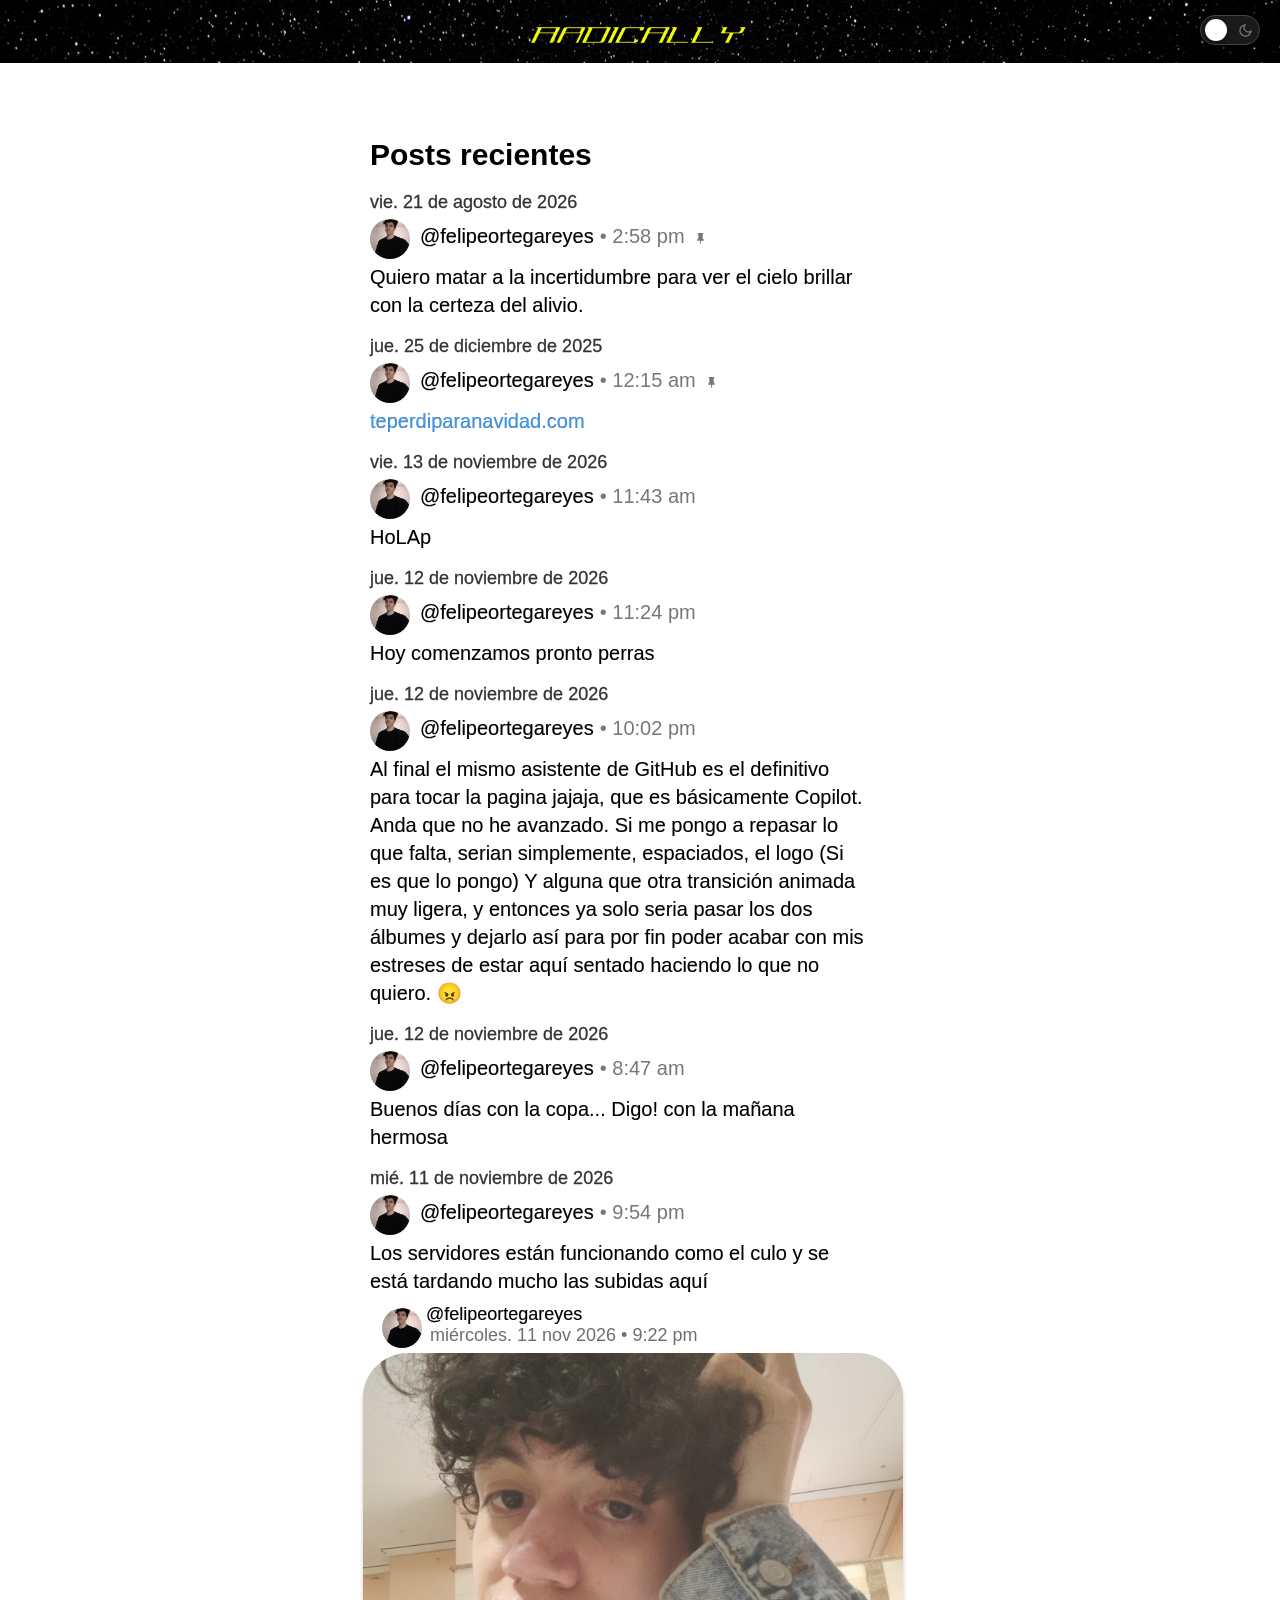
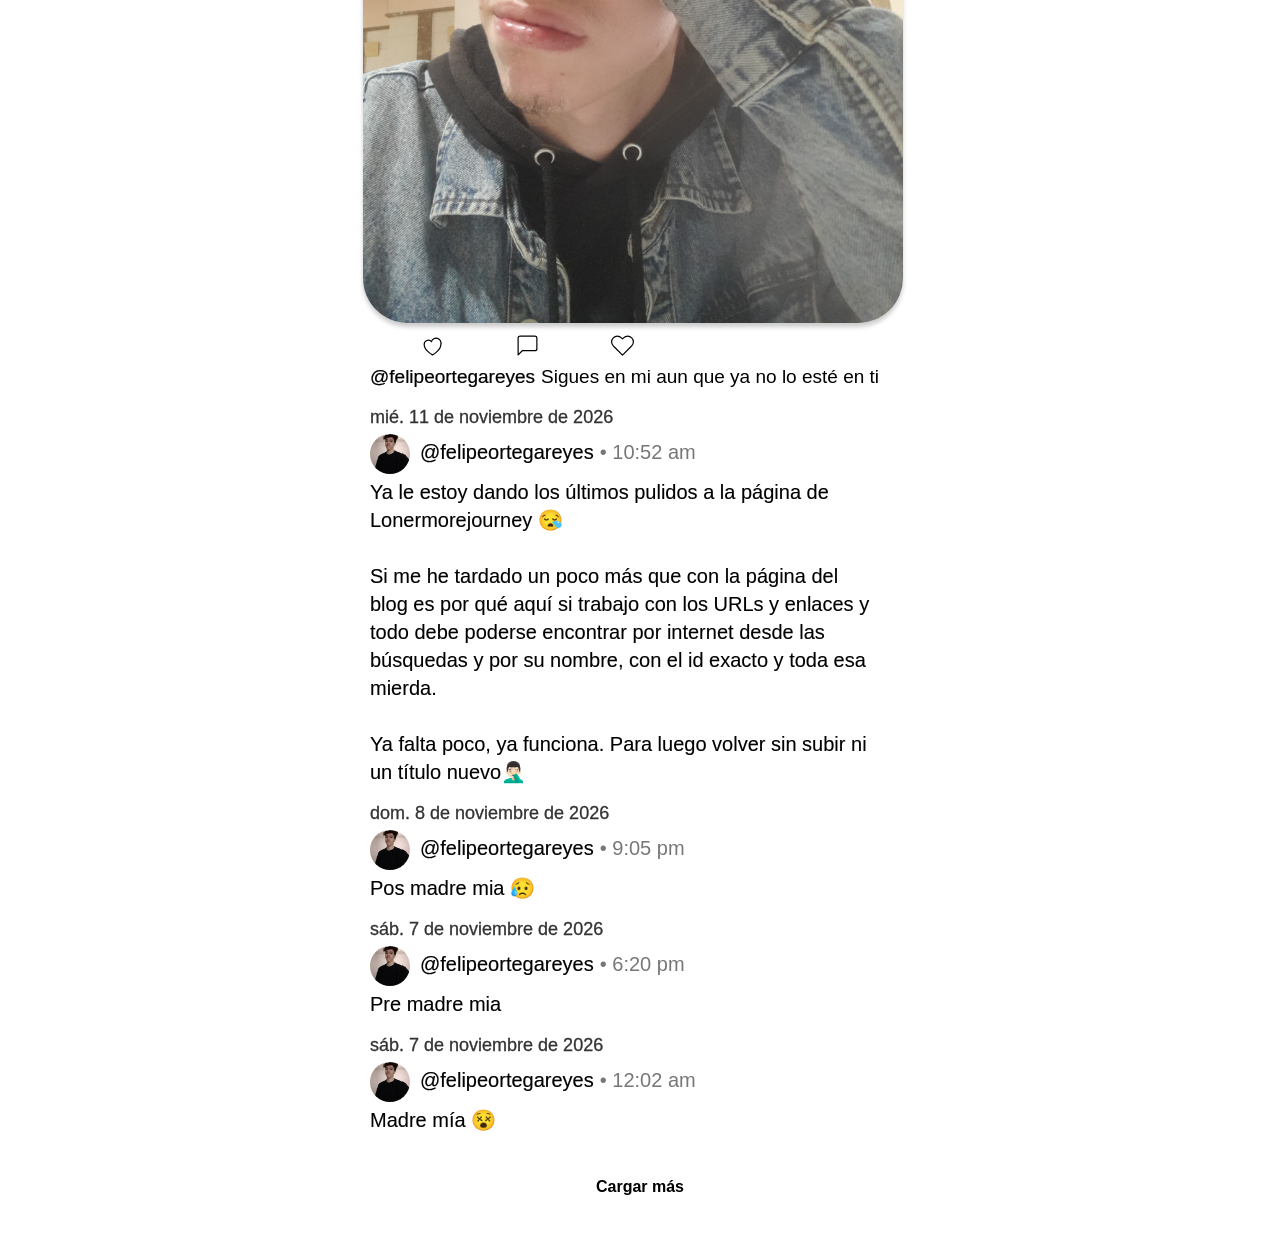
==== index.html @ 4f532cb2 "Adjust hour display formatting for regular posts while keeping Photo Bloggy dates unchanged" ====
<!DOCTYPE html>
<html lang="es">
<head>
  <meta charset="UTF-8">
  <meta name="viewport" content="width=device-width, initial-scale=1.0">
  <title>RADICALLYBLOGS - Blog personal</title>
  <meta name="description" content="Blog personal publico con posts frecuentes, sección media y artículos con estilo estética social media en web.">
  <link rel="icon" type="image/png" sizes="48x48" href="favicon.png">
  <link rel="apple-touch-icon" href="favicon.png">
  <link rel="stylesheet" href="style.css?v=6">
  <meta http-equiv="Cache-Control" content="no-cache, no-store, must-revalidate">
  <meta http-equiv="Pragma" content="no-cache">
  <meta http-equiv="Expires" content="0">
</head>
<body>

    <!-- CABECERA NEGRA CON EL LOGO -->
    <header class="header-banner">
        <div class="header-logo">
            <img src="logo.png" alt="Logo Radically">
        </div>
        <div class="theme-switch-wrapper">
            <input type="checkbox" id="dark-mode-switch" />
            <label for="dark-mode-switch" class="switch-label">
                <svg class="switch-icon sun-icon" viewBox="0 0 24 24" width="16" height="16" stroke="currentColor" stroke-width="2" fill="none"><circle cx="12" cy="12" r="5"></circle><line x1="12" y1="1" x2="12" y2="3"></line><line x1="12" y1="21" x2="12" y2="23"></line><line x1="4.22" y1="4.22" x2="5.64" y2="5.64"></line><line x1="18.36" y1="18.36" x2="19.78" y2="19.78"></line><line x1="1" y1="12" x2="3" y2="12"></line><line x1="21" y1="12" x2="23" y2="12"></line><line x1="4.22" y1="19.78" x2="5.64" y2="18.36"></line><line x1="18.36" y1="5.64" x2="19.78" y2="4.22"></line></svg>
                <svg class="switch-icon moon-icon" viewBox="0 0 24 24" width="16" height="16" stroke="currentColor" stroke-width="2" fill="none"><path d="M21 12.79A9 9 0 1 1 11.21 3 7 7 0 0 0 21 12.79Z"></path></svg>
            </label>
        </div>
    </header>

    <div class="feed-container">
        <h2 class="feed-title">Actualidad</h2>

        <!-- SECCIÓN DE HISTORIAS -->
        <div class="stories-section" id="storiesSection" style="display: none;">
            <h3 class="stories-title">Historias</h3>
            <div class="stories-container" id="stories-container"></div>
        </div>

        <!-- SECCIÓN DE POSTS -->
        <h2 class="posts-heading">Posts recientes</h2>
        <div id="feed-posts"></div>
        <button id="btn-load-more" onclick="cargarMas()" style="display: none;">Cargar más</button>
    </div>

    <!-- Lightbox de Posts -->
    <div id="imageLightbox" class="lightbox-overlay" onclick="cerrarLightboxAlFondo(event)">
        <span class="lightbox-close" onclick="cerrarLightbox()">&times;</span>
        <img class="lightbox-img" id="lightboxImg">
    </div>

    <!-- MODAL DE HISTORIAS -->
    <div id="storyModal" class="story-modal">
        <div class="story-modal-content">
            <div class="story-progress-bars" id="storyProgressBars"></div>
            <div class="story-top-header">
                <div class="story-author-controls">
                    <img src="avatar.jpeg" alt="Perfil" class="story-profile-pic">
                    <button id="storyPauseBtn" class="story-pause-btn-top" onclick="togglePausarHistoria()">
                        <svg width="14" height="14" viewBox="0 0 24 24" fill="none" stroke="currentColor" stroke-width="2.5" stroke-linecap="round" stroke-linejoin="round"><rect x="6" y="4" width="4" height="16" rx="1"></rect><rect x="14" y="4" width="4" height="16" rx="1"></rect></svg>
                    </button>
                </div>
                <span class="story-close" onclick="cerrarHistoria()">&times;</span>
            </div>
            <div class="story-image-wrapper">
                <div class="story-nav-left" onclick="historiaAnterior()"></div>
                <img id="storyModalImg" src="" alt="Historia">
                <div class="story-nav-right" onclick="historiaSiguiente()"></div>
            </div>
            <div class="story-timestamp-modal" id="storyModalTimestamp"></div>
        </div>
    </div>

    <!-- 1. BLOQUE DE DATOS Y CARGA -->
    <script>
        let postsGlobal = [];
        let historiasData = [];
        let postsMostradosCount = 10;

        document.addEventListener("DOMContentLoaded", async () => {
            // Cargar historias con filtro correcto de 24 horas
            try {
                const resStories = await fetch('stories.json?t=' + new Date().getTime());
                const dataBruta = await resStories.json();
                const ahora = Date.now();
                
                // Filtramos usando fechaCreacion que es la que existe en tus datos
                historiasData = dataBruta.filter(h => {
                    if (h.fechaCreacion) {
                        const tiempoHistoria = new Date(h.fechaCreacion).getTime();
                        return (ahora - tiempoHistoria) < (24 * 60 * 60 * 1000);
                    }
                    return false; // Si no tiene fecha, no la mostramos por seguridad
                });
            } catch (e) {
                historiasData = [];
            }
            
            inicializarSeccionHistorias();

            // Cargar posts
            try {
                const response = await fetch('posts.json');
                postsGlobal = await response.json();
                renderizarFeedPosts();
            } catch (error) {
                console.error("Error al cargar posts:", error);
            }
        });
    </script>

    <!-- 2. BLOQUE DE POSTS (Separado) -->
    <script>
        function limpiarHora(hora) {
            if (!hora) return '';
            return hora.replace(/p\.\s*m\./gi, 'pm').replace(/a\.\s*m\./gi, 'am').trim();
        }

        function limpiarFecha(fecha) {
            if (!fecha) return '';
            return fecha.replace(',', '.');
        }

        function procesarTextoConEnlaces(texto) {
            if (!texto) return '';
            
            // Si el texto ya contiene etiquetas HTML de enlaces, lo devolvemos tal cual para evitar roturas
            if (texto.includes('<a href=')) {
                return texto;
            }

            const urlRegex = /(https?:\/\/[^\s<]+)/g;
            return texto.replace(urlRegex, (url) => {
                return `<a href="${url}" target="_blank">${url}</a>`;
            });
        }

        const iconoPinSvg = `<svg width="13" height="13" viewBox="0 0 24 24" fill="currentColor" stroke="none" style="vertical-align: middle; margin-left: 4px;" title="Fijado"><path d="M16 12V4H17V2H7V4H8V12L6 14V16H11.2V21L12 22L12.8 21V16H18V14L16 12Z"></path></svg>`;

        function obtenerFechaPublicacion(post, fechaOriginal, ocultarFechaEnHoras = false) {
            if (!post.fechaCreacion) return fechaOriginal;

            const fecha = new Date(post.fechaCreacion);
            const diferencia = Date.now() - fecha.getTime();

            if (Number.isNaN(fecha.getTime()) || diferencia < 0) {
                return fechaOriginal;
            }

            const minuto = 60 * 1000;
            const hora = 60 * minuto;
            const dia = 24 * hora;

            const fechaSinDia = fechaOriginal.replace(/^(?:lun(?:es)?|mar(?:tes)?|mi[eé](?:rcoles)?|jue(?:ves)?|vie(?:rnes)?|s[áa]b(?:ado)?|dom(?:ingo)?)[.,]?\s+/i, '');

            if (diferencia < dia) {
                if (diferencia < hora) {
                    const minutos = Math.max(1, Math.floor(diferencia / minuto));
                    return `hace ${minutos} min. ${fechaSinDia}`;
                }

                const horas = Math.floor(diferencia / hora);
                return ocultarFechaEnHoras ? `hace ${horas}h` : `hace ${horas}h. ${fechaSinDia}`;
            }

            if (diferencia < 2 * dia) {
                return `ayer. ${fechaSinDia}`;
            }

            return fechaOriginal;
        }

        function generarHtmlPost(post) {
            let postHTML = '';
            const horaLimpia = limpiarHora(post.hora);
            const indicadorPin = post.fijado ? iconoPinSvg : '';

            const fechaLargaLimpia = limpiarFecha(post.fechaLarga);
            const fechaCortasLimpia = limpiarFecha(post.fechaCortas);

            const fechaLargaPost = obtenerFechaPublicacion(post, fechaLargaLimpia, true);
            const fechaCortaPost = obtenerFechaPublicacion(post, fechaCortasLimpia, true);

            if (post.tipo === 'photo_bloggy') {
                const imagenUrl = (post.imagenes && post.imagenes.length > 0) ? post.imagenes[0] : post.imagen;
                const textoCaption = post.texto ? `<p class="pb-caption"><span class="pb-user-inferior">@felipeortegareyes</span>${procesarTextoConEnlaces(post.texto)}</p>` : '';

                let fechaPhoto = fechaCortasLimpia;
                const diasMap = {
                    'sáb.': 'sábado.', 'sab.': 'sábado.', 'sáb': 'sábado.', 'sab': 'sábado.',
                    'lun.': 'lunes.', 'lun': 'lunes.',
                    'mar.': 'martes.', 'mar': 'martes.',
                    'mié.': 'miércoles.', 'mie.': 'miércoles.', 'mié': 'miércoles.', 'mie': 'miércoles.',
                    'jue.': 'jueves.', 'jue': 'jueves.',
                    'vie.': 'viernes.', 'vie': 'viernes.',
                    'dom.': 'domingo.', 'dom': 'domingo.'
                };
                
                let partsSpace = fechaPhoto.split(' ');
                if (partsSpace.length > 0 && diasMap[partsSpace[0].toLowerCase()]) {
                    partsSpace[0] = diasMap[partsSpace[0].toLowerCase()];
                    fechaPhoto = partsSpace.join(' ');
                } else {
                    let parts = fechaPhoto.split(',');
                    if (parts.length >= 2) {
                        let cortoDia = parts[0].trim().toLowerCase();
                        let restoFecha = parts.slice(1).join(',').trim();
                        if (diasMap[cortoDia]) {
                            fechaPhoto = `${diasMap[cortoDia]} ${restoFecha}`;
                        }
                    }
                }
                fechaPhoto = obtenerFechaPublicacion(post, fechaPhoto);

                postHTML = `
                    <article class="photo-bloggy-post">
                        <div class="pb-header-wix">
                            <div class="avatar"></div>
                            <div class="pb-text-container">
                                <span class="pb-username">@felipeortegareyes</span>
                                <span class="pb-datetime">${fechaPhoto} • ${horaLimpia} ${indicadorPin}</span>
                            </div>
                        </div>
                        <div class="pb-image-container">
                            <img src="${imagenUrl}" alt="Photo Bloggy" loading="lazy" onclick="abrirLightbox('${imagenUrl}')">
                        </div>
                        <div class="pb-meta-icons">
                            <span><svg width="18" height="18" viewBox="0 0 24 24" fill="none" stroke="currentColor" stroke-width="2" stroke-linecap="round" stroke-linejoin="round" style="vertical-align: middle;"><path d="M12 21s-8-4.35-8-10a4 4 0 0 1 7-2.65A4 4 0 0 1 20 11c0 5.65-8 10-8 10Z"></path></svg></span>
                            <span><svg width="18" height="18" viewBox="0 0 24 24" fill="none" stroke="currentColor" stroke-width="2" stroke-linecap="round" stroke-linejoin="round" style="vertical-align: middle;"><path d="M21 15a2 2 0 0 1-2 2H7l-4 4V5a2 2 0 0 1 2-2h14a2 2 0 0 1 2 2Z"></path></svg></span>
                            <span><svg width="18" height="18" viewBox="0 0 24 24" fill="none" stroke="currentColor" stroke-width="2" stroke-linecap="round" stroke-linejoin="round" style="vertical-align: middle;"><path d="M20.84 4.61a5.5 5.5 0 0 0-7.78 0L12 5.67l-1.06-1.06a5.5 5.5 0 0 0-7.78 7.78l1.06 1.06L12 21.23l7.78-7.78 1.06-1.06a5.5 5.5 0 0 0 0-7.78Z"></path></svg></span>
                        </div>
                        ${textoCaption}
                    </article>
                `;
            } else {
                let imagenHTML = '';
                if (post.imagenes && post.imagenes.length > 0) {
                    if (post.imagenes.length === 1) {
                        const img = post.imagenes[0];
                        imagenHTML = `<div class="post-single-image-container"><img src="${img}" class="post-uploaded-img" loading="lazy" onclick="abrirLightbox('${img}')"></div>`;
                    } else {
                        let imgsString = '';
                        post.imagenes.forEach(img => {
                            imgsString += `<div class="post-image-container"><img src="${img}" class="post-uploaded-img" loading="lazy" onclick="abrirLightbox('${img}')"></div>`;
                        });
                        imagenHTML = `<div class="post-images-grid">${imgsString}</div>`;
                    }
                } else if (post.imagen) {
                    imagenHTML = `<div class="post-single-image-container"><img src="${post.imagen}" class="post-uploaded-img" loading="lazy" onclick="abrirLightbox('${post.imagen}')"></div>`;
                }

                postHTML = `
                    <div class="post">
                        <div class="post-date">
                            <span class="desktop-date">${fechaLargaPost}</span>
                            <span class="mobile-date">${fechaCortaPost}</span>
                        </div>
                        <div class="post-header">
                            <div class="avatar"></div>
                            <div class="user-info">
                                <span class="username">@felipeortegareyes</span>
                                <span class="timestamp">• ${horaLimpia} ${indicadorPin}</span>
                            </div>
                        </div>
                        <div class="post-content">${procesarTextoConEnlaces(post.texto || '')}</div>
                        ${imagenHTML}
                    </div>
                `;
            }
            return postHTML;
        }

        function renderizarFeedPosts() {
            const container = document.getElementById('feed-posts');
            if (!container) return;
            container.innerHTML = '';

            if (!postsGlobal || !Array.isArray(postsGlobal)) return;

            const postsFijados = postsGlobal.filter(post => post.fijado === true);
            postsFijados.forEach(post => {
                container.innerHTML += generarHtmlPost(post);
            });

            const postsParaMostrar = postsGlobal.slice(0, postsMostradosCount);
            postsParaMostrar.forEach(post => {
                container.innerHTML += generarHtmlPost(post);
            });

            const btnCargarMas = document.getElementById('btn-load-more');
            if (btnCargarMas) {
                if (postsMostradosCount < postsGlobal.length) {
                    btnCargarMas.style.display = 'block';
                } else {
                    btnCargarMas.style.display = 'none';
                }
            }
        }

        function cargarMas() {
            postsMostradosCount += 10;
            renderizarFeedPosts();
        }
    </script>

    <!-- 3. BLOQUE DE HISTORIAS (Separado e independiente) -->
    <script>
        function obtenerTextoHistoria(historia) {
            if (!historia.fechaCreacion) return historia.timestamp || '';
            const fecha = new Date(historia.fechaCreacion);
            const hoy = new Date();
            const ayer = new Date();
            ayer.setDate(hoy.getDate() - 1);

            const horaStr = fecha.toLocaleTimeString('en-US', { 
                hour: 'numeric', 
                minute: '2-digit', 
                hour12: true 
            }).toLowerCase();

            if (fecha.toDateString() === hoy.toDateString()) {
                return `hoy • ${horaStr}`;
            } else if (fecha.toDateString() === ayer.toDateString()) {
                return `ayer • ${horaStr}`;
            } else {
                const diffH = Math.floor((hoy - fecha) / (1000 * 60 * 60));
                return `hace ${diffH}h`;
            }
        }
        let indiceHistoriaActual = 0;
        let temporizadorHistoria = null;
        let historiaPausada = false;
        let tiempoInicio = 0;
        let tiempoRestante = 5000;

        function inicializarSeccionHistorias() {
            const section = document.getElementById('storiesSection');
            const container = document.getElementById('stories-container');
            if (!section || !container) return;

            if (historiasData.length === 0) {
                section.style.display = 'none';
            } else {
                section.style.display = 'block';
                container.innerHTML = '';
                historiasData.forEach((historia, i) => {
                    container.innerHTML += `
                        <div class="story-card" onclick="abrirHistoria(${i})">
                            <img src="${historia.imagen}" alt="Historia ${i + 1}" loading="lazy">
                            <div class="story-timestamp">${obtenerTextoHistoria(historia)}</div>
                        </div>
                    `;
                });
            }
        }

        function abrirHistoria(index) {
            if (historiasData.length === 0) return;
            indiceHistoriaActual = index;
            const modal = document.getElementById('storyModal');
            modal.classList.add('active');
            renderizarBarrasProgreso();
            mostrarHistoriaActual();
        }

        function cerrarHistoria() {
            const modal = document.getElementById('storyModal');
            modal.classList.remove('active');
            clearTimeout(temporizadorHistoria);
            historiaPausada = false;
        }

        function mostrarHistoriaActual() {
            clearTimeout(temporizadorHistoria);
            historiaPausada = false;
            tiempoRestante = 5000;
            tiempoInicio = Date.now();
            
            const btn = document.getElementById('storyPauseBtn');
            if (btn) {
                btn.innerHTML = `<svg width="14" height="14" viewBox="0 0 24 24" fill="none" stroke="currentColor" stroke-width="2.5" stroke-linecap="round" stroke-linejoin="round"><rect x="6" y="4" width="4" height="16" rx="1"></rect><rect x="14" y="4" width="4" height="16" rx="1"></rect></svg>`;
            }
            
            const historia = historiasData[indiceHistoriaActual];
            if (historia) {
                document.getElementById('storyModalImg').src = historia.imagen;
                document.getElementById('storyModalTimestamp').innerText = obtenerTextoHistoria(historia);
            }
            
            actualizarBarrasVisuales();

            temporizadorHistoria = setTimeout(() => {
                historiaSiguiente();
            }, tiempoRestante);
        }

        function togglePausarHistoria() {
            const barraActiva = document.querySelector(`#p-bar-${indiceHistoriaActual} .fill`);
            const btn = document.getElementById('storyPauseBtn');

            if (!historiaPausada) {
                clearTimeout(temporizadorHistoria);
                tiempoRestante -= (Date.now() - tiempoInicio);
                if (tiempoRestante < 0) tiempoRestante = 0;
                historiaPausada = true;

                if (barraActiva) {
                    barraActiva.style.animationPlayState = 'paused';
                }
                if (btn) {
                    btn.innerHTML = `<svg width="14" height="14" viewBox="0 0 24 24" fill="none" stroke="currentColor" stroke-width="2.5" stroke-linecap="round" stroke-linejoin="round"><polygon points="8,5 19,12 8,19"></polygon></svg>`;
                }
            } else {
                tiempoInicio = Date.now();
                historiaPausada = false;

                if (barraActiva) {
                    barraActiva.style.animationPlayState = 'running';
                }
                if (btn) {
                    btn.innerHTML = `<svg width="14" height="14" viewBox="0 0 24 24" fill="none" stroke="currentColor" stroke-width="2.5" stroke-linecap="round" stroke-linejoin="round"><rect x="6" y="4" width="4" height="16" rx="1"></rect><rect x="14" y="4" width="4" height="16" rx="1"></rect></svg>`;
                }

                temporizadorHistoria = setTimeout(() => {
                    historiaSiguiente();
                }, tiempoRestante);
            }
        }

        function historiaSiguiente() {
            if (indiceHistoriaActual < historiasData.length - 1) {
                indiceHistoriaActual++;
                mostrarHistoriaActual();
            } else {
                cerrarHistoria();
            }
        }

        function historiaAnterior() {
            if (indiceHistoriaActual > 0) {
                indiceHistoriaActual--;
                mostrarHistoriaActual();
            }
        }

        function renderizarBarrasProgreso() {
            const container = document.getElementById('storyProgressBars');
            container.innerHTML = '';
            historiasData.forEach((_, i) => {
                container.innerHTML += `
                    <div class="story-progress-bar" id="p-bar-${i}">
                        <div class="fill"></div>
                    </div>
                `;
            });
        }

        function actualizarBarrasVisuales() {
            historiasData.forEach((_, i) => {
                const bar = document.getElementById(`p-bar-${i}`);
                if (!bar) return;
                bar.classList.remove('active', 'completed');
                const fill = bar.querySelector('.fill');
                if (fill) {
                    fill.style.animationPlayState = 'running';
                }
                if (i < indiceHistoriaActual) {
                    bar.classList.add('completed');
                } else if (i === indiceHistoriaActual) {
                    bar.classList.add('active');
                }
            });
        }
    </script>

    <!-- 4. UTILS Y MODO OSCURO -->
    <script>
        function abrirLightbox(src) {
            const lightbox = document.getElementById('imageLightbox');
            const lightboxImg = document.getElementById('lightboxImg');
            lightboxImg.src = src;
            lightbox.classList.add('active');
        }

        function cerrarLightbox() {
            const lightbox = document.getElementById('imageLightbox');
            lightbox.classList.remove('active');
        }

        function cerrarLightboxAlFondo(event) {
            if (event.target.id === 'imageLightbox') {
                cerrarLightbox();
            }
        }

        const darkModeSwitch = document.getElementById('dark-mode-switch');
        darkModeSwitch.addEventListener('change', () => {
            document.body.classList.toggle('dark-mode');
        });
    </script>
</body>
</html>
---- style.css ----
/* ==========================================================
   CARGA DE FUENTES EXTERNAS
   ========================================================== */
/* Carga de la fuente Proxima Nova desde el CDN */
@import url('https://fonts.cdnfonts.com/css/proxima-nova-2');
/* Carga de la fuente SF UI Display desde el CDN */
@import url('https://fonts.cdnfonts.com/css/sf-ui-display');

/* ==========================================================
   RESET GLOBAL Y CONFIGURACIÓN BÁSICA
   ========================================================== */
/* Aplica box-sizing a todos los elementos para incluir padding y border en el ancho total */
* {
    box-sizing: border-box;
}
body {
    margin: 0;
    font-family: 'Proxima Nova', -apple-system, BlinkMacSystemFont, "Segoe UI", Roboto, sans-serif;
}

/* 1. Las estrellas solo en la cabecera */
.header-banner {
    width: 100%;
    background-image: url('fondo.jpg');
    background-size: cover;
    background-position: center;
    background-attachment: fixed; /* Congela la imagen de estrellas al deslizar */
    display: flex;
    justify-content: center;
    align-items: center;
    padding: 12px 0 22px 0;
}

/* 2. Tu contenedor del feed con su fondo blanco normal */
.feed-container {
    background-color: #ffffff;
}

/* ==========================================================
   ESTRUCTURA DEL FEED Y POSTS
   ========================================================== */
/* Contenedor principal que envuelve el feed de publicaciones */
.feed-container {
    max-width: 580px;   /* Ancho máximo estipulado para el feed en escritorio */
    margin: 40px auto;  /* Centra horizontalmente el feed y añade margen vertical */
    padding: 0 20px;    /* Relleno lateral interno */
}

.post {
    /* El margen inferior se ha reubicado en los bloques multimedia de abajo para control independiente */
}

/* Cabecera de cada post (avatar + usuario/hora) */
.post-header {
    display: flex !important;     /* Fuerza diseño flexible en línea */
    align-items: center !important; /* Alinea verticalmente al centro los elementos de la cabecera */
    gap: 10px;                    /* Espacio de separación entre el avatar y el bloque de usuario */
    margin-bottom: 6px;           /* SEPARACIÓN 3: Distancia entre la cabecera (usuario/foto) y el texto del post */
}

/* Contenedor de la foto de perfil (avatar) */
.avatar {
    width: 40px;                  /* Ancho fijo de la foto de perfil por defecto */
    height: 40px;                 /* Alto fijo de la foto de perfil por defecto */
    border-radius: 50%;           /* Hace la imagen completamente redonda */
    background-image: url('avatar.jpeg'); /* Imagen de fondo para el avatar */
    background-size: cover;       /* Ajusta la imagen para cubrir todo el contenedor */
    background-position: center;  /* Centra la imagen de fondo */
    background-repeat: no-repeat; /* Evita que la imagen se repita */
    flex-shrink: 0;               /* Evita que el avatar se deforme o encoja en contenedores flexibles */
}

/* Contenedor que agrupa el nombre de usuario y la marca temporal */
.user-info {
    display: flex;                /* Diseño flexible */
    align-items: center;          /* Centrado vertical */
    gap: 6px;                     /* Espacio entre el nombre y la hora */
}

/* Enlaces dentro del contenido de los posts */
.post-content a {
    color: #3897f0;               /* Color azul característico para enlaces */
    text-decoration: none;        /* Elimina el subrayado por defecto del enlace */
}
/* Efecto al pasar el cursor sobre los enlaces */
.post-content a:hover {
    text-decoration: underline;   /* Muestra subrayado al pasar el ratón por encima */
}

/* =========================================================
   MUNDO 1: ESTILOS EXCLUSIVOS PARA PC (PANTALLAS > 768px)
   ========================================================= */
@media (min-width: 769px) {
    
    /* Espaciado vertical entre publicaciones en ordenadores */
    .post {
        margin-bottom: 15px; 
    }

    /* Muestra la fecha adaptada para versión de escritorio */
    .desktop-date {
        display: inline !important;
    }
    /* Oculta la fecha móvil en pantallas grandes */
    .mobile-date {
        display: none !important;
    }

    /* Título principal del feed ("Actualidad") en PC */
    .feed-title {
        font-family: "SF UI Display", -apple-system, BlinkMacSystemFont, "SF Pro Display", sans-serif;
        font-size: 33px;          /* Tamaño de fuente grande para el título en PC */
        font-weight: 700;         /* Grosor de fuente negrita */
        color: #000000;           /* Color negro */
        margin: 0 0 20px 0;       /* Margen inferior para separar del contenido */
        letter-spacing: -0.5px;   /* Espaciado de letras ligeramente comprimido para mejor estética */
    }

    /* Fecha específica de cada post en PC */
    .post-date {
        font-family: "Proxima Nova", -apple-system, BlinkMacSystemFont, sans-serif;
        font-size: 18px;          /* Tamaño de fuente para la fecha en escritorio */
        font-weight: 300;         /* Grosor de fuente ligero */
        -webkit-text-stroke: 0.30px #333333; /* Sin trazo de texto en PC para esta clase */
        color: #333333;           /* Color negro */
        margin-bottom: 6px;       /* Margen inferior */
    }

    /* Nombre de usuario en versión escritorio */
    .username {
        font-family: "SF UI Display", -apple-system, BlinkMacSystemFont, "SF Pro Display", sans-serif;
        font-weight: 300;         /* Grosor ligero */
        -webkit-text-stroke: 0.15px #000000; /* Ligero trazo de texto para dar cuerpo en pantallas de PC */
        font-size: 20px;          /* Tamaño de fuente del nombre en PC */
        color: #000000;           /* Color negro */
    }
/* ==========================================================
   FOTO DE PERFIL (Posición y desplazamiento en PC)
   ========================================================== */
.avatar {
    position: relative !important;   /* Activa el posicionamiento relativo en PC */
    top: 0px !important;             /* Modifica este valor para subirla o bajarla en PC */
    left: 0px !important;            /* Modifica este valor para moverla a los lados en PC */
}
    /* Hora de la publicación (timestamp) en PC */
    .timestamp {
        font-family: "Proxima Nova", -apple-system, BlinkMacSystemFont, sans-serif;
        font-weight: 300;         /* Grosor ligero */
        -webkit-text-stroke: 0px #777777; /* Sin trazo específico */
        color: #777777;           /* Color gris atenuado */
        font-size: 20px;          /* Tamaño de fuente de la hora */
    }
/* ==========================================================
   IMPORTANTE: Bloque conjunto para mover Usuario y Hora en PC
   ========================================================== */
.username, .timestamp {
    position: relative !important;   /* Fuerza el posicionamiento relativo para permitir el movimiento */
    top: -2px !important;             /* Modifica este valor para subirlos (-) o bajarlos (+) juntos */
    left: 0px !important;            /* Modifica este valor para moverlos a la izquierda (-) o derecha (+) juntos */
}
    /* Texto principal del mensaje del post en PC */
.post-content {
    position: relative;   /* Necesario para que funcionen top y left en PC de forma independiente */
    top: -2px;             /* Modifica la distancia vertical en PC */
    left: 0px;            /* Modifica la distancia horizontal en PC */
    max-width: 500px;     /* Límite derecho independiente para PC (ajústalo según el ancho de tu contenedor de PC) */
    white-space: pre-line !important; /* <--- AÑADE ESTA LÍNEA AQUÍ */
    font-family: "Proxima Nova", -apple-system, BlinkMacSystemFont, sans-serif;
    font-size: 20px;      /* Tamaño de texto del post en PC */
    font-weight: 300;     /* Grosor ligero */
    -webkit-text-stroke: 0.10px #000000; /* Sutil trazo de texto */
    line-height: 1.4;     /* Interlineado equilibrado */
    color: #000000;       /* Color negro */
    margin: 0;            /* Sin márgenes por defecto */
    padding: 0;           /* Sin relleno por defecto */
}
}

/* =========================================================
   MUNDO 2: ESTILOS EXCLUSIVOS PARA MÓVIL (PANTALLAS <= 768px)
   ========================================================= */
@media (max-width: 768px) {
    html, body {
        overflow-x: hidden;
    }

    /* Espaciado vertical entre posts reducido para pantallas móviles */
    .post {
        margin-bottom: 7px; 
    }

    /* CONTENEDOR MÓVIL: Ajusta el ancho y desplaza el feed hacia la izquierda */
    .feed-container {
        width: 100% !important;
        max-width: 100% !important;
        margin: 20px 0 !important;
        padding: 25px 0 0 7px !important; /* Relleno izquierdo específico de 9px */
    }

    /* Oculta la fecha de escritorio en dispositivos móviles */
    .desktop-date {
        display: none !important;
    }
    /* Muestra la fecha adaptada para móvil */
    .mobile-date {
        display: inline !important;
    }

    /* TÍTULO ACTUALIDAD EN MÓVIL */
    .feed-title {
        font-family: "SF UI Display", -apple-system, BlinkMacSystemFont, "SF Pro Display", sans-serif;
        font-size: 35px;          /* Tamaño de fuente más grande para destacar en pantallas móviles */
        font-weight: 700;         /* Negrita fuerte */
        color: #000000;
        margin: 0 0 15px 0;       /* SEPARACIÓN 1: El tercer número (15px) controla el espacio debajo de "Actualidad" */
        letter-spacing: -0.5px;
    }

    /* FECHA DEL POST EN MÓVIL */
    .post-date {
        font-family: "Proxima Nova", -apple-system, BlinkMacSystemFont, sans-serif;
        font-size: 19px;          /* Tamaño de fuente adaptado a móvil */
        font-weight: 400;         /* Grosor normal */
        -webkit-text-stroke: 0.10px; /* Sin trazo en móvil */
        word-spacing: -1px;
        color: #464646;
        margin-bottom: 1px;       /* SEPARACIÓN 2: Distancia entre la fecha y la foto/usuario de abajo */
    }

    /* USUARIO EN MÓVIL */
    .username {
        font-family: "SF UI Display", -apple-system, BlinkMacSystemFont, "SF Pro Display", sans-serif;
        font-weight: 300;         /* Grosor medio para mayor legibilidad en móvil */
        font-size: 18px;          /* Tamaño de fuente del usuario en móvil */
        -webkit-text-stroke: 0.70px;
        color: #000000;
    }

    /* HORA EN MÓVIL */
    .timestamp {
        font-family: "Proxima Nova", -apple-system, BlinkMacSystemFont, sans-serif;
        font-weight: 400;
        font-size: 18px;          /* TAMAÑO DE LA HORA EN MÓVIL */
        -webkit-text-stroke: 0.10px;
        color: #777777;           /* Color gris secundario */
    }

    /* TEXTO DEL POST EN MÓVIL */
.post-content {
    position: relative;   /* Necesario para que funcionen top y left */
    top: -1px;            /* Modifica la distancia desde la parte superior */
    left: -1px;           /* Modifica la distancia desde la parte izquierda */
    max-width: 395px;     /* Límite derecho: hasta dónde llega el ancho máximo del texto */
    word-break: break-word !important;       /* <-- Obliga a las URLs largas a romperse dentro de tu límite */
    overflow-wrap: break-word !important;    /* <-- Refuerza para que ningún enlace se escape */
    white-space: pre-line !important;      /* <-- AÑADE ESTA LÍNEA AQUÍ */
    font-family: "Proxima Nova", -apple-system, BlinkMacSystemFont, sans-serif;
    font-size: 22px;      /* Tamaño de fuente ligeramente mayor para facilitar lectura móvil */
    font-weight: 400;
    -webkit-text-stroke: 0px;
    line-height: 1;       /* SEPARACIÓN 4: Distancia entre las líneas del párrafo de texto */
    color: #000000;
    margin: 0;
}

    /* FOTO DE PERFIL (TAMAÑO Y POSICIÓN EN MÓVIL) */
    .avatar {
        width: 40px !important;         /* Ancho reducido del avatar para móvil */
        height: 40px !important;        /* Alto reducido para mantener proporción cuadrada */
        position: relative !important;  
        top: 0px !important;            /* Desplazamiento vertical (positivo baja, negativo sube) */
        left: -2px !important;          /* Desplazamiento horizontal (positivo derecha, negativo izquierda) */
    }

    /* MUEVE EL NOMBRE Y LA HORA JUNTOS EN MÓVIL */
    .username, .timestamp {
        position: relative !important;
        top: -1px !important;            /* Desplaza verticalmente el bloque de texto de usuario y hora */
        left: -6px !important;          /* Desplaza horizontalmente el bloque de texto */
    }
}

/* ==========================================
   CONFIGURACIÓN DE IMÁGENES: PC vs MÓVIL
   ========================================== */

/* --- 1. CONFIGURACIÓN PARA PC / ESCRITORIO (GRID MÚLTIPLE) --- */

/* Contenedor individual de cada foto dentro del grid de imágenes múltiples */
.post-images-grid .post-image-container {
    margin-top: 13px;       /* Espacio superior: separación entre el texto del post y la foto */
    width: 100%;            /* Ancho completo del contenedor */
    max-width: 500px;       /* Ancho máximo en PC para que el cuadrado no sea gigantesco */
    aspect-ratio: 1 / 1;    /* Cuadrado perfecto (1:1) para que las fotos cuadradas se vean enteras */
    margin-left: 0;         /* Alineación izquierda estricta con el texto */
    margin-right: 0;        /* Evita el centrado automático */
}

/* Estilo de la imagen subida dentro del grid */
.post-uploaded-img {
    width: 100%;            /* Ancho del 100% para llenar su caja */
    height: 100%;           /* Llena el contenedor cuadrado por completo */
    max-height: none;       /* Sin límites de altura para mantener el formato cuadrado */
    object-fit: cover;      /* Recorte limpio y profesional sin deformar */
    border-radius: 30px;    /* Redondeo de esquinas en PC */
    border: 0px solid #eaeaea; /* Línea sutil de borde perimetral */
    display: block;         /* Comportamiento de bloque para evitar huecos extraños */

    /* Sombra suave y limpia que respeta los 30px de radio de la foto */
    filter: drop-shadow(0 3px 5px rgba(0, 0, 0, 0.253));
}


/* ==========================================
   ESTILOS DEL POP-UP / LIGHTBOX: PC vs MÓVIL
   ========================================== */
/* Capa de fondo oscura translúcida para el visor de imágenes amplcritas (lightbox) */
.lightbox-overlay {
    visibility: hidden;     /* Oculto por defecto */
    opacity: 0;             /* Completamente transparente por defecto */
    position: fixed;        /* Posición fija ocupando toda la pantalla */
    z-index: 9999;          /* Capa superior máxima para superponerse a todo */
    top: 0;
    left: 0;
    width: 100%;
    height: 100%;
    background-color: rgba(0, 0, 0, 0.85); /* Fondo negro oscuro translúcido */
    display: flex;
    justify-content: center; /* Centrado horizontal */
    align-items: center;     /* Centrado vertical */
    cursor: pointer;         /* Cursor de clic */
    padding: 20px;
    transition: opacity 0.3s ease, visibility 0.3s ease; /* Transición suave de aparición/desaparición */
}

/* Estado activo cuando el lightbox se muestra en pantalla */
.lightbox-overlay.active {
    visibility: visible;
    opacity: 1;
}

/* Imagen ampliada dentro del visor lightbox */
.lightbox-img {
    max-width: 95%;        
    max-height: 95vh;      
    object-fit: contain;  
    border-radius: 12px;  
    box-shadow: 0 5px 25px rgba(0, 0, 0, 0.5); /* Sombra elegante alrededor de la imagen */
    cursor: default; 
    transform: scale(0.8); /* Escala inicial reducida para animación de zoom */
    transition: transform 0.3s cubic-bezier(0.175, 0.885, 0.32, 1.275); /* Animación elástica de zoom */
}

/* Aplica la escala completa al activar el lightbox */
.lightbox-overlay.active .lightbox-img {
    transform: scale(1); 
}

/* Botón para cerrar el lightbox */
.lightbox-close {
    position: absolute;
    top: 20px;
    right: 30px;
    color: #ffffff;         /* Color blanco para destacar sobre el fondo oscuro */
    font-size: 40px;
    font-weight: bold;
    cursor: pointer;
    transition: transform 0.2s;
}

/* Efecto hover al pasar el ratón sobre el botón de cierre */
.lightbox-close:hover {
    transform: scale(1.1);  /* Ligero aumento de tamaño al pasar el cursor */
}


/* ==========================================================
   BLOG DE IMÁGENES MÚLTIPLES EN PC (Grid ordenado de máx. 2 por fila)
   ========================================================== */
@media (min-width: 768px) {
    /* Contenedor principal del grid múltiple en PC */
    .post-images-grid {
        display: flex !important;            /* Activa el diseño flexible */
        flex-wrap: wrap !important;         /* Permite el salto de línea si hay más de 2 imágenes */
        gap: 3px !important;                /* Espacio de separación estrecho entre las fotos */
        width: 100% !important;              
        max-width: 500px !important;         /* CLAVE: Respeta exactamente el mismo límite de ancho del post en PC */
        margin-top: 5px !important;        /* Margen superior alineado con el texto */
        margin-bottom: 20px !important;     /* Margen inferior */
        margin-left: 0 !important;          /* Pegado estrictamente a la izquierda con el texto */
        margin-right: 0 !important;         
        box-sizing: border-box !important;  
    }

    /* Contenedor de cada celda del grid en PC */
    .post-images-grid .post-image-container {
        flex: 0 0 calc(50% - 6px) !important; /* Cada imagen ocupa el 50% restando la mitad del gap (12px / 2 = 6px) */
        width: calc(50% - 6px) !important;     
        max-width: calc(50% - 6px) !important;  
        aspect-ratio: 1 / 1 !important;     /* Mantiene el formato cuadrado perfecto 1:1 */
        margin: 0 !important;               /* Sin márgenes internos que descuadren el grid */
    }
}


/* ==========================================================
   CONFIGURACIÓN ESPECÍFICA PARA MÓVIL (Pantallas < 768px)
   ========================================================== */
@media (max-width: 767px) {
    /* Contenedor individual de imagen en móvil */
    .post-images-grid .post-image-container {
        width: 100% !important;              
        max-width: 98% !important;          /* Tu truco maestro del 98% para evitar cortes a la derecha */
        aspect-ratio: 1 / 1 !important;     
        margin-top: 12px !important;        
        margin-bottom: 12px !important;     
        margin-left: 0 !important;          /* Alineado a la izquierda con el texto */
        margin-right: auto !important;      
        box-sizing: border-box !important;  
        display: block !important;          
    }

    /* Imagen dentro del contenedor en móvil */
    .post-uploaded-img {
        width: 100% !important;             
        height: 100% !important;            
        max-width: 100% !important;         
        max-height: none !important;        
        object-fit: cover !important;       
        border-radius: 30px !important;      /* Esquinas más suaves en móvil */
        display: block !important;      
        margin: 0 !important;               
        box-sizing: border-box !important;
    }

    /* Imágenes múltiples en móvil (Grid automático de máx. 2 por fila) */
    .post-images-grid {
        display: flex !important;            
        flex-wrap: wrap !important;         /* Salto de línea automático para que no se amontonen */
        gap: 4px !important;                /* Espacio reducido entre fotos para móvil */
        width: 98% !important;              /* Ancho del 98% para respetar los márgenes del post */
        max-width: 98% !important;          
        margin-top: 12px !important;        
        margin-bottom: 19px !important;     
        margin-left: 0 !important;          /* Alineado a la izquierda exacto */
        margin-right: auto !important;      
        box-sizing: border-box !important;  
    }

    /* Celdas individuales del grid en móvil */
    .post-images-grid .post-image-container {
        flex: 0 0 calc(50% - 4px) !important; 
        width: calc(50% - 4px) !important;     
        max-width: calc(50% - 4px) !important;         
        aspect-ratio: 1 / 1 !important;     /* Cuadrado perfecto 1:1 en cada foto */
        margin: 0 !important;               
    }

    /* Adaptación del Pop-up / Lightbox para pantallas de móvil */
    .lightbox-overlay {
        padding: 10px;
    }

    .lightbox-img {
        max-width: 98%;
        max-height: 90vh;
        border-radius: 8px; 
    }

    .lightbox-close {
        top: 15px;
        right: 20px;
        font-size: 35px;
    }
}


/* ===============================================
   BLOQUE AISLADO: IMAGEN ÚNICA (Estilo idéntico al grid)
   =============================================== */

.post-single-image-container {
    width: 100% !important;
    margin-top: 15px;
    margin-bottom: 20px;
    background: transparent !important;
    display: flex !important;
    justify-content: flex-start !important;
    overflow: visible !important; /* Evita cualquier corte en la sombra */
}

.post-single-image-container img {
    max-width: 80% !important;
    width: auto !important;
    height: auto !important;
    object-fit: contain !important;
    border-radius: 40px !important; /* Esquinas redondeadas perfectas */
    box-shadow: 0 5px 12px rgba(26, 26, 26, 0.11) !important; /* Sombra idéntica a la del grid */
    display: block !important;
    margin-left: 0 !important;
    margin-right: auto !important;
}

/* --- 2. IMAGEN ÚNICA - VERSIÓN PC (Escritorio) --- */
@media (min-width: 768px) {
    .post-single-image-container {
        margin-top: 5px;
        margin-bottom: 20px;
        /* Reafirma el flex a la izquierda en pantallas grandes de PC */
        display: flex !important;
        justify-content: flex-start !important;
    }

    .post-single-image-container img {
        /* Reafirma el tamaño del 80% y la posición izquierda en PC */
        max-width: 50% !important;
        margin-left: 0 !important;
        margin-right: auto !important;
    }
}

/* --- 3. IMAGEN ÚNICA - VERSIÓN MÓVIL (< 768px) --- */
@media (max-width: 767px) {
    .post-single-image-container img {
        margin-top: -4px !important;    /* <-- Cámbialo al valor que más te guste para móvil */
        /* Truco del 98% para evitar cortes a la derecha en pantallas de móvil */
        max-width: 70% !important;
    }
}/* ==========================================================================
   MASTER CSS: PHOTO BLOGGY - CONTROL TOTAL SEPARADO (PC Y MÓVIL)
   ========================================================================== */

/* --------------------------------------------------------------------------
   1. CONTENEDOR GENERAL DEL POST (PC)
   -------------------------------------------------------------------------- */
.photo-bloggy-post {
    width: 100%;
    max-width: 650px;
    margin-top: -15px !important;    /* <-- Cambia este valor para ajustar SOLO la distancia de arriba en PC */
    margin-bottom: 10px; /* <-- Deja este con el valor que ya tenías perfecto abajo */
    background: transparent;
    border: none;
    box-shadow: none;
    position: relative;
    left: 0px;                  /* [PC - Posición X General]: Mueve todo el post a izquierda/derecha */
    top: 0px;                   /* [PC - Posición Y General]: Mueve todo el post arriba/abajo */
}


/* --------------------------------------------------------------------------
   2. CABECERA (AVATAR + TEXTOS) - PC
   -------------------------------------------------------------------------- */
.pb-header-wix {
    display: flex;
    align-items: center;
    gap: 12px;                  /* [PC]: Distancia horizontal entre avatar y bloque de texto */
    margin-bottom: 12px;        /* [PC]: Distancia vertical hacia la foto */
    position: relative;
    left: 0px;                  /* [PC - Posición X de toda la cabecera] */
    top: 0px;                   /* [PC - Posición Y de toda la cabecera] */
}

/* 2.1 Foto de Perfil (Avatar) - PC */
.pb-header-wix .avatar {
    width: 40px !important;        /* Ancho fijo de la foto en PC */
    height: 40px !important;       /* Alto fijo de la foto en PC */
    position: relative !important; /* Activa el desplazamiento por coordenadas */
    left: 12px !important;         /* Posición horizontal (positivo = derecha, negativo = izquierda) */
    top: 9px !important;           /* Posición vertical (positivo = baja, negativo = sube) */
}

/* Contenedor de textos de la cabecera */
.pb-text-container {
    display: flex;
    flex-direction: column;
    gap: 2px;                   /* [PC]: Distancia vertical entre nombre y fecha */
    position: relative;
    left: 0px;                  /* [PC - Posición X del bloque de texto] */
    top: 0px;                   /* [PC - Posición Y del bloque de texto] */
}

/* 2.2 Nombre de Usuario (Superior) - PC */
.pb-username {
    display: block;
    font-family: 'SF UI Display', -apple-system, sans-serif;
    color: #000000;             /* [PC - Color del Nombre] */
    font-size: 18px;            /* [PC - Tamaño de fuente del Nombre] */
    font-weight: 300;           /* [PC - Grosor del Nombre: 300, 400, 500, etc.] */
    -webkit-text-stroke: 0.15px #000000 !important;   /* [PC - Delineado o borde de la letra] */
    position: relative;
    left: 4px;                  /* [PC - Posición X específica del Nombre] */
    top: 7px;                   /* [PC - Posición Y específica del Nombre] */
}

/* 2.3 Fecha y Hora - PC */
.pb-datetime {
    display: block;
    font-family: 'Proxima Nova', sans-serif;
    color: #6e6e6e;             /* [PC - Color de la Fecha/Hora] */
    font-size: 18px;            /* [PC - Tamaño de fuente de la Fecha] */
    font-weight: 300;           /* [PC - Grosor de la Fecha] */
    position: relative;
    left: 8px;                  /* [PC - Posición X específica de la Fecha] */
    top: 5px;                   /* [PC - Posición Y específica de la Fecha] */
}


/* --------------------------------------------------------------------------
   3. CONTENEDOR Y TAMAÑO DE LA IMAGEN PRINCIPAL - PC
   -------------------------------------------------------------------------- */
.pb-image-container {
    width: 100%;                /* [PC - Ancho de la caja de imagen]: Pon 100% para que ocupe todo o un % menor (ej. 90%) */
    height: 570px !important;                     /* [Altura fija para el contenedor] */
    max-width: 100%;            /* [PC - Ancho máximo] */
    border-radius: 45px;        /* [PC - Bordes Redondeados de la foto] */
    overflow: hidden;
    background: #000;
    margin-bottom: 12px;        /* [PC]: Separación entre la foto y el pie */
    position: relative;
    left: -7px !important;                  /* [PC - Posición X de la foto] */
    top: 0px;                   /* [PC - Posición Y de la foto] */

    /* Sombra suave y limpia que respeta los 30px de radio de la foto */
    filter: drop-shadow(0 4px 2px rgba(0, 0, 0, 0.199));
}

.pb-image-container img {
    width: 100%;                /* [PC - Ancho interno de la foto] */
    height: 100%;               /* [PC - Mantiene la proporción exacta sin deformar] */
    object-fit: cover;        /* [PC - Ajuste de proporción] */
    display: block;
    cursor: pointer;
}


/* --------------------------------------------------------------------------
   4. PIE DE PÁGINA (ICONOS Y TEXTO DEL POST) - PC
   -------------------------------------------------------------------------- */
.pb-footer-content {
    display: flex;
    flex-direction: column;
    gap: 8px;                   /* [PC]: Distancia entre iconos y texto del post */
    padding: 0 4px;
    position: relative;
    left: 0px;                  /* [PC - Posición X del pie] */
    top: 0px;                   /* [PC - Posición Y del pie] */
}

.pb-meta-icons {
    display: flex;
    gap: 90px;                  /* [PC]: Espacio horizontal entre iconos */
    color: #000000 !important; /* [PC] - Color negro para los iconos y textos */
    font-size: 20px;            /* [PC - Tamaño de iconos] */
    margin-bottom: 4px;
    position: relative;
    left: 15px;                  /* [PC - Posición X de iconos] */
    top: 0px;                   /* [PC - Posición Y de iconos] */
}

.pb-caption {
    margin: 0;
    line-height: 1.2;
    font-family: 'Proxima Nova', sans-serif;
    font-size: 19px;            /* [PC - Tamaño del texto del post] */
    color: #000000;             /* [PC - Color del texto del post] */
    font-weight: 300;           /* [PC - Grosor del texto del post] */
    white-space: pre-line !important; /* <--- AÑADE ESTA LÍNEA AQUÍ */
    position: relative;
    left: 0px;                  /* [PC - Posición X del texto] */
    top: -8px;                   /* [PC - Posición Y del texto] */
}

.pb-user-inferior {
    font-weight: 300;
    margin-right: 6px;
    font-family: 'SF UI Display', -apple-system, sans-serif;
    font-size: 19px;            /* [PC - Tamaño del usuario en el texto] */
    -webkit-text-stroke: 0.20px #000000 !important;   /* [PC - Delineado o borde de la letra] */
    position: relative;                              /* [PC - Posición relativa del usuario inferior] */
    left: 0px;                                       /* [PC - Posición X del usuario inferior] */
    top: 0px;                                        /* [PC - Posición Y del usuario inferior] */
}



/* ==========================================================================
   CONFIGURACIÓN ESPECÍFICA PARA MÓVIL (Pantallas menores a 767px)
   ========================================================================== */
@media (max-width: 767px) {

    /* 1. Contenedor General (Móvil) */
    .photo-bloggy-post {
        width: 100vw;
        max-width: 100vw;
        margin-top: -3px !important;    /* <-- Cambia este valor para ajustar SOLO la distancia de arriba en móvil */
        margin-bottom: 16px; /* <-- Deja este con el valor perfecto de abajo en móvil */
        left: 0px;              /* [Móvil - Posición X General] */
        top: 0px;               /* [Móvil - Posición Y General] */
    }

    /* 2. Cabecera (Móvil) */
    .pb-header-wix,
    .pb-footer-content {
        padding-left: 15px;
        padding-right: 15px;
    }

    .pb-header-wix {
        gap: 10px;
        margin-bottom: 10px;
        left: 0px;              /* [Móvil - Posición X de cabecera] */
        top: 0px;               /* [Móvil - Posición Y de cabecera] */
    }

    /* 2.1 Avatar (Móvil) */
.pb-header-wix .avatar {
    width: 37px !important;    /* [Móvil - Ancho del avatar] */
    height: 37px !important;   /* [Móvil - Alto del avatar] */
    position: relative !important; /* [Móvil - Posición relativa] */
    left: -6px !important;      /* [Móvil - Posición X del avatar] */
    top: 6px !important;       /* [Móvil - Posición Y del avatar] */
}

    .pb-text-container {
        left: 0px;              /* [Móvil - Posición X de textos] */
        top: 0px;               /* [Móvil - Posición Y de textos] */
    }

    /* 2.2 Nombre de Usuario (Móvil) */
    .pb-username {
        font-size: 18px;        /* [Móvil - Tamaño del Nombre] */
        font-weight: 400;       /* [Móvil - Grosor del Nombre] */
        left: -11px;              /* [Móvil - Posición X del Nombre] */
        top: 6px;               /* [Móvil - Posición Y del Nombre] */
    }

    /* 2.3 Fecha y Hora (Móvil) */
    .pb-datetime {
        font-size: 18px;        /* [Móvil - Tamaño de la Fecha] */
        font-weight: 400;       /* [Móvil - Grosor de la Fecha] */
        left: -9px;              /* [Móvil - Posición X de la Fecha] */
        top: 3px;               /* [Móvil - Posición Y de la Fecha] */
    }

    /* 3. Contenedor y Tamaño de la Imagen Principal (Móvil) */
    .pb-image-container {
        width: 100%;            /* [Móvil - Ancho de la caja de imagen]: Pon 100% para extremos o un % menor (ej. 95%) */
        max-width: 100%;        /* [Móvil - Ancho máximo] */
        height: 480px !important;                /* [Móvil - Altura fija del contenedor] */
        border-radius: 35px;    /* [Móvil - Bordes Redondeados] */
        margin-bottom: 10px;
        left: -9px;              /* [Móvil - Posición X de la foto] */
        top: 0px;               /* [Móvil - Posición Y de la foto] */

        /* Sombra suave y limpia que respeta los 30px de radio de la foto */
        filter: drop-shadow(0 2px 5px rgba(0, 0, 0, 0.37));
    }

    .pb-image-container img {
        width: 100%;            /* [Móvil - Ancho interno de la foto] */
        height: 100% !important;           /* [Móvil - Mantiene la proporción exacta sin deformar] */
        object-fit: cover;    /* [Móvil - Ajuste de proporción] */
    }

    /* 1. Contenedor general del pie de página (Móvil) - Crea el margen seguro para que el -16px no se salga */
.pb-footer-content {
    padding-left: 16px !important;
    box-sizing: border-box !important;
}

/* 4. Pie de página (Móvil) - Tu diseño exacto con tu -16px intacto */
.pb-meta-icons {
    font-size: 17px !important;         /* [Móvil - Tamaño de fuente de iconos] */
    font-weight: 400 !important;        /* [Móvil - Grosor de fuente de iconos] */
    color: #000000 !important;          /* [Móvil - Color negro para iconos y textos] */
    gap: 40px !important;               /* [Móvil - Separación entre iconos] */
    position: relative !important;      /* [Móvil - Posición relativa de iconos] */
    left: 15px !important;               /* [Móvil - Posición X de iconos] */
    top: 0px !important;                /* [Móvil - Posición Y de iconos] */
}

.pb-caption {
    font-size: 18px !important;         /* [Móvil - Tamaño de fuente del texto] */
    font-weight: 400 !important;        /* [Móvil - Grosor de fuente del texto] */
    position: relative !important;      /* [Móvil - Posición relativa del texto] */
    left: 0px !important;             /* [Móvil - TU VALOR ORIGINAL INTACTO] */
    top: 0px !important;               /* [Móvil - Posición Y del texto] */
    max-width: 95% !important;         /* [Móvil - Impide que rebase el ancho de la pantalla] */
    white-space: pre-line !important;   /* <--- AÑADE ESTA LÍNEA AQUÍ */
}

.pb-user-inferior {
    font-size: 18px !important;         /* [Móvil - Tamaño de fuente del usuario inferior] */
    font-weight: 400 !important;        /* [Móvil - Grosor de fuente del usuario inferior] */
    position: relative !important;      /* [Móvil - Posición relativa del usuario inferior] */
    left: 0px !important;               /* [Móvil - Posición X del usuario inferior] */
    top: 0px !important;               /* [Móvil - Posición Y del usuario inferior] */
    -webkit-text-stroke: 0px #000000 !important; /* [Móvil - Delineado o borde de la letra] */
}
}/* ==========================================================
   [PC] - Bloque general de iconos (Ordenador)
   ========================================================== */
.pb-meta-icons {
    display: flex;
    gap: 70px;                 /* [PC - Separación horizontal entre iconos] */
    color: #000000 !important; /* [PC - Color negro para los iconos y textos] */
    font-size: 20px;           /* [PC - Tamaño de fuente de iconos] */
    margin-bottom: 14px;       /* [PC - Margen inferior] */
    position: relative;        /* [PC - Posición relativa] */
    left: 50px !important;                 /* [PC - Posición X] */
    top: 0px;                  /* [PC - Posición Y] */
}

.pb-meta-icons svg {
    width: 25px !important;    /* [PC - Ancho de iconos SVG] */
    height: 25px !important;   /* [PC - Alto de iconos SVG] */
    position: relative;        /* [PC - Posición relativa del icono SVG] */
    left: 0px !important;                 /* [PC - Posición X del icono SVG] */
    top: -2px !important;                  /* [PC - Posición Y del icono SVG] */
    stroke-width: 1.15px !important; /* [Móvil - Grosor del trazo del icono] */
}


/* ==========================================================
   [MÓVIL] - Bloque exclusivo (Solo actúa en pantallas pequeñas)
   ========================================================== */
@media screen and (max-width: 768px) {
    .pb-meta-icons {
        display: flex !important;           /* [Móvil - Forzar diseño en línea para iconos] */
        flex-wrap: nowrap !important;       /* [Móvil - Impide que los iconos salten de línea] */
        font-size: 18px !important;         /* [Móvil - Tamaño de fuente de iconos] */
        font-weight: 500 !important;        /* [Móvil - Grosor de fuente de iconos] */
        color: #000000 !important;          /* [Móvil - Color negro para iconos y textos] */
        gap: 40px !important;               /* [Móvil - Separación entre iconos] */
        margin-bottom: 0px !important;      /* [Móvil - Margen inferior] */
        position: relative !important;      /* [Móvil - Posición relativa de iconos] */
        left: 22px !important;               /* [Móvil - Posición X de iconos] */
        top: 0px !important;                /* [Móvil - Posición Y de iconos] */
    }

    .pb-meta-icons svg {
        width: 25px !important;             /* [Móvil - Ancho de iconos SVG] */
        height: 25px !important;            /* [Móvil - Alto de iconos SVG] */
        vertical-align: middle !important;  /* [Móvil - Alineación vertical] */
        position: relative !important;      /* [Móvil - Posición relativa del icono SVG] */
        left: -3px !important;               /* [Móvil - Posición X del icono SVG (Modifícalo si necesitas moverlos)] */
        top: -3px !important;                /* [Móvil - Posición Y del icono SVG (Modifícalo si necesitas subirlos/bajarlos)] */
        stroke-width: 1.15px !important; /* [Móvil - Grosor del trazo del icono] */
    }
}/* ========================================== */
/* CABECERA / LOGO (PC y Móvil)               */
/* ========================================== */
.header-banner {
    width: 100%;
    background-color: #000000; /* Fondo negro de la cabecera */
    display: flex;
    justify-content: center;
    align-items: center;
}

.header-logo {
    display: flex;
    justify-content: center;
    align-items: center;
    width: 100%;
}

/* ========================================================================== */
/* CABECERA / LOGO (PC y Móvil)                                               */
/* ========================================================================== */
.header-banner {
    width: 100%;
    background-color: #000000; /* [Color de Fondo]: Cambia el color de la franja superior */
    display: flex;
    justify-content: center;
    align-items: center;
}

.header-logo {
    display: flex;
    justify-content: center;
    align-items: center;
    width: 100%;
}

/* ========================================== */
/* 1. ESTILOS PARA PC                         */
/* ========================================== */
.header-banner {
    padding: 12px 0 35px 0; /* [PC - Altura Superior/Inferior]: Aumenta o reduce el grosor de la franja negra */
}

.header-logo img {
    max-height: 16px; /* [PC - Tamaño del Logo]: Cambia este valor para hacer el logo más grande o pequeño */
    width: auto;

    position: relative; /* Permite mover el logo con top y left */
    top: 15px;           /* [Mover Arriba/Abajo]: Valores positivos (ej: 5px) bajan el logo; negativos (-5px) lo suben */
    left: 0px;          /* [Mover Izquierda/Derecha]: Valores positivos (ej: 10px) lo mueven a la derecha; negativos (-10px) a la izquierda */
}

/* ========================================== */
/* 2. ESTILOS PARA MÓVIL (Pantallas < 768px)  */
/* ========================================== */
@media (max-width: 768px) {
    .header-banner {
        padding: 8px 0 20px 0; /* [Móvil - Altura Superior/Inferior]: Grosor de la franja en móviles */
    }

    .header-logo img {
        max-height: 15px; /* [Móvil - Tamaño del Logo]: Tamaño adaptado para pantallas pequeñas */
        width: auto;

        position: relative; /* Permite mover el logo con top y left */
        top: 14px;           /* [Mover Arriba/Abajo]: Valores positivos (ej: 5px) bajan el logo; negativos (-5px) lo suben */
        left: 0px;          /* [Mover Izquierda/Derecha]: Valores positivos (ej: 10px) lo mueven a la derecha; negativos (-10px) a la izquierda */
    }
}/* ========================================== */
/* MODO OSCURO Y TRANSICIONES SUAVES          */
/* ========================================== */

body, 
.feed-container,
.post, 
.photo-bloggy-post {
    transition: background-color 0.4s ease, color 0.4s ease;
}

body.dark-mode {
    background-image: url('fondo.jpg');
    background-size: cover;
    background-position: center;
    background-attachment: fixed;
    color: #ffffff;
}

/* Contenedor central con efecto de vidrio polarizado oscuro */
body.dark-mode .feed-container {
    background-color: rgba(10, 10, 15, 0.55);
    backdrop-filter: none;
    -webkit-backdrop-filter: none;
    border-radius: 16px;
    padding: 20px;
    margin-top: 20px;
    box-shadow: 0 8px 32px rgba(0, 0, 0, 0.4);
    border: none;
}

/* Textos principales, títulos, usuarios y photo bloggy en blanco */
body.dark-mode .feed-title,
body.dark-mode .post,
body.dark-mode .photo-bloggy-post,
body.dark-mode .post-content,
body.dark-mode .username,
body.dark-mode .pb-username,
body.dark-mode .pb-caption,
body.dark-mode .pb-meta-icons {
    color: #ffffff !important;
}

/* Iconos SVG del Photo Bloggy en blanco */
body.dark-mode .pb-meta-icons svg {
    stroke: #ffffff !important;
}

/* Únicamente fechas y horas en gris */
body.dark-mode .timestamp,
body.dark-mode .pb-datetime,
body.dark-mode .desktop-date,
body.dark-mode .mobile-date {
    color: #cccccc !important;
}/* ========================================== */
/* INTERRUPTOR DE MODO OSCURO (TOGGLE SWITCH) */
/* ========================================== */

/* 1. CONTENEDOR GENERAL (Posición en Escritorio) */
.theme-switch-wrapper {
    position: fixed;
    top: 15px;      /* [Mover Arriba/Abajo - Escritorio]: Valores positivos bajan el interruptor */
    right: 20px;    /* [Mover Izquierda/Derecha - Escritorio]: Valores más altos lo alejan de la derecha */
    display: flex;
    align-items: center;
    z-index: 10;
}

/* Ocultar el checkbox nativo */
#dark-mode-switch {
    display: none;
}

/* 2. LA PISTA DEL INTERRUPTOR (Tamaño y Estilo) */
.switch-label {
    background-color: #1a1a1a;
    width: 60px;    /* [Ancho del interruptor]: Modifícalo si lo quieres más largo o corto */
    height: 30px;   /* [Alto del interruptor] */
    border-radius: 30px;
    cursor: pointer;
    position: relative;
    transition: background-color 0.3s ease;
    display: flex;
    justify-content: space-between;
    align-items: center;
    padding: 0 6px;
    border: 1px solid #444;
}

/* 3. ICONOS (Sol y Luna en blanco y negro) */
.switch-icon {
    width: 15px;    /* [Tamaño del icono] */
    height: 15px;
    transition: color 0.3s ease;
}

.sun-icon {
    color: #ffffff;
}

.moon-icon {
    color: #777777;
}

/* 4. EL CÍRCULO QUE SE DESLIZA */
.switch-label::after {
    content: '';
    position: absolute;
    width: 22px;    /* [Tamaño del círculo deslizante] */
    height: 22px;
    border-radius: 50%;
    left: 4px;
    top: 3px;
    background-color: #ffffff;
    transition: transform 0.3s cubic-bezier(0.4, 0.0, 0.2, 1), width 0.2s ease, background-color 0.3s ease;
    box-shadow: 0 2px 4px rgba(0,0,0,0.4);
}

/* Efecto al presionar (clic sostenido) */
.switch-label:active::after {
    width: 27px;
}

/* 5. ESTADO ACTIVO (Cuando el Modo Oscuro está ENCENDIDO) */
#dark-mode-switch:checked + .switch-label {
    background-color: #e0e0e0;
    border-color: #bbb;
}

#dark-mode-switch:checked + .switch-label::after {
    transform: translateX(30px); /* Distancia que se desplaza el círculo hacia la derecha */
    background-color: #111111;
}

#dark-mode-switch:checked + .switch-label .sun-icon {
    color: #888888;
}

#dark-mode-switch:checked + .switch-label .moon-icon {
    color: #000000;
}

/* ========================================== */
/* ADAPTACIÓN PARA MÓVIL (Pantallas pequeñas)  */
/* ========================================== */
@media (max-width: 768px) {
    .theme-switch-wrapper {
        top: 12px;     /* [Mover Arriba/Abajo - Móvil] */
        right: 15px;   /* [Mover Izquierda/Derecha - Móvil] */
    }

    /* Si quieres que el interruptor sea más pequeño en móvil, */
    /* borra las barras (/* y */) de las líneas de abajo y ajusta los valores: */
    
    .switch-label {
        width: 52px;   /* [Ancho del interruptor en móvil] */
        height: 26px;  /* [Alto del interruptor en móvil] */
    }
    
    .switch-icon {
        width: 13px;   /* [Tamaño de los iconos en móvil] */
        height: 13px;
    }
    
    .switch-label::after {
        width: 22px;   /* [Tamaño del círculo deslizante en móvil] */
        height: 22px;
    }
    
    #dark-mode-switch:checked + .switch-label::after {
        transform: translateX(26px); /* [Distancia de desplazamiento del círculo en móvil] */
    }
}/* ========================================== */
/* BLOQUE MAESTRO CENTRAL (VIDRIO POLARIZADO) */
/* ========================================== */

body.dark-mode .feed-container {
    /* Tinte oscuro al 55% para atenuar las estrellas detrás y proteger la lectura */
    background-color: rgba(24, 24, 24, 0.75); 
    
    /* Sin desenfoque (las estrellas se ven nítidas, pero oscurecidas por el polarizado) */
    backdrop-filter: none;
    -webkit-backdrop-filter: none;
    
    border-radius: 16px;
    padding: 20px;
    margin-top: 20px;
    
    box-shadow: 0 8px 32px rgba(0, 0, 0, 0.4);
    
    /* Sin bordes */
    border: none;
}/* ========================================== */
/* ADAPTACIÓN EXCLUSIVA PARA MÓVIL (SIN ENCOGER) */
/* ========================================== */
@media (max-width: 768px) {
    
    /* 1. Fondo de estrellas activo en el body del móvil */
    body {
        background-image: url('fondo.jpg') !important;
        background-size: cover !important;
        background-position: center !important;
        background-attachment: fixed !important;
    }

    /* 2. El contenedor mantiene su tamaño original, solo se redondean los bordes */
    .feed-container {
        border-radius: 30px !important;    /* Añade los bordes redondeados */
        overflow: hidden !important;        /* Respeta los bordes en los elementos internos */
        margin-top: 50px !important;       /* <-- AQUÍ: Sube o baja este número (ej. 20px, 30px) para separarlo del logo */
    }
}/* Eliminar el destello azul al tocar cualquier elemento en móviles (global) */
*, *::before, *::after {
    -webkit-tap-highlight-color: transparent;
    -webkit-touch-callout: none;
}/* ========================================== */
/* CURSOR NORMAL (FLECHA) EN TODO EL TEXTO (PC) */
/* ========================================== */
body {
    cursor: default;
}

/* Asegurar que los campos donde se escribe mantengan el cursor de texto */
input, textarea {
    cursor: text;
}//* ========================================================== */
/* SECCIÓN DE HISTORIAS - CONTROL TOTAL (PC Y MÓVIL)          */
/* ========================================================== */

/* --- 1. CONTENEDOR PRINCIPAL (.stories-section) --- */
.stories-section {
    /* PC */
    margin-top: 35px;         /* 🎛️ PC: Margen superior */
    margin-bottom: 30px !important;      /* 🎛️ PC: Margen inferior */
    width: 100%;              /* 🎛️ PC: Ancho */
    margin-left: 0px;         /* 🎛️ PC: Mover BLOQUE ENTERO a los lados (+ der, - izq) */
    transform: translateX(0px); /* 🎛️ PC: Desplazar BLOQUE ENTERO libremente */
    overflow: visible;        /* 🎛️ PC: Evita que se corten las tarjetas al subirlas */
}

/* --- 2. TÍTULO (.stories-title) --- */
.stories-title {
    /* PC */
    font-family: "SF UI Display", -apple-system, BlinkMacSystemFont, "Segoe UI", Roboto, Helvetica, Arial, sans-serif; /* 🎛️ PC: Fuente título */
    font-size: 1.80rem;        /* 🎛️ PC: Tamaño letra título */
    font-weight: 700;         /* 🎛️ PC: Grosor letra título */
    margin-bottom: 15px;      /* 🎛️ PC: Espaciado inferior título */
    color: var(--text-color); /* 🎛️ PC: Color título */
    margin-left: 0px;         /* 🎛️ PC: Mover TÍTULO a los lados (+ der, - izq) */
    transform: translateX(0px); /* 🎛️ PC: Desplazar TÍTULO libremente */
}

/* --- 3. CONTENEDOR DEL CARRUSEL (.stories-container) --- */
.stories-container {
    /* PC */
    display: flex;            /* 🎛️ PC: Tipo de display */
    gap: 2px;                /* 🎛️ PC: Separación entre tarjetas */
    overflow-x: auto;         /* 🎛️ PC: Desplazamiento horizontal */
    scrollbar-width: none;    /* 🎛️ PC: Ocultar barra scroll Firefox */
    -ms-overflow-style: none; /* 🎛️ PC: Ocultar barra scroll Edge */
    padding: 10px 4px 15px 10px; /* 🎛️ PC: El tercer valor (60px) abre el espacio por abajo */
}

.stories-container::-webkit-scrollbar {
    display: none; /* 🎛️ PC: Ocultar barra scroll Chrome/Safari */
}

/* --- 4. TARJETA DE HISTORIA (.story-card) --- */
.story-card {
    position: relative;
    top: -5px;
    left: -5px;
    flex-shrink: 0;
    width: 100px;
    height: auto;
    display: flex;
    flex-direction: column;
    align-items: center;
    overflow: visible;
    cursor: pointer;
    box-shadow: none; 
    transition: transform 0.2s ease; /* Animación activa */
    font-family: "Proxima Nova", "Helvetica Neue", Helvetica, Arial, sans-serif;
}
/* --- Color en Modo Claro --- */
.story-timestamp {
    position: static;
    width: 100%;
    font-size: 0.75rem;
    font-family: "Proxima Nova", "Helvetica Neue", Helvetica, Arial, sans-serif;
    color: #161616; /* Negro para fondo blanco */
    text-align: center;
    margin-top: 6px;
    font-weight: 700;
    text-shadow: none;
}

/* --- Color en Modo Oscuro --- */
/* (Nota: si tu clase de modo oscuro se llama diferente, cambia ".dark-mode" por la que uses) */
body.dark-mode .story-timestamp {
    color: #b6b5b5; /* Blanco suave o gris claro para que destaque sobre fondo oscuro */
}

.story-card:hover img {
    transform: scale(1.05); /* Efecto zoom activado solo para el círculo */
}

/* --- 5. IMAGEN DE LA TARJETA (.story-card img) --- */
.story-card img {
    width: 95px;
    height: 95px;
    object-fit: cover;
    border-radius: 50%; /* Círculo perfecto */
    border: 3.8px solid #7e7d7d2a !important; /* Borde gris sutil estilo Instagram */
    box-shadow: 0 4px 12px rgba(0, 0, 0, 0.15); /* Sombra redonda aplicada solo al círculo */
    transition: transform 0.2s ease;

    /* TRUCO DEL ARO INTERIOR: */
    padding: 3.5px; /* Esto crea la separación entre la foto y el borde */
    background-color: #f0f0f00e; /* Color de ese espacio (blanco para modo claro) */
    
    /* BORDE Y SOMBRA EXTERIOR: */
    border: 3px solid #7e7d7d56; /* El aro gris exterior */
    box-shadow: 0 4px 12px rgba(0, 0, 0, 0.048); /* La sombra para que flote */
}
/* --- Adaptación Modo Oscuro para el borde (Opcional por si quieres que resalte más) --- */
body.dark-mode .story-card img {
    border-color: #e7e7e70c !important; /* Un gris un poco más visible para el fondo oscuro */
}
/* --- 6. TEXTO FECHA/HORA (.story-timestamp) --- */
.story-timestamp {
    position: static;
    width: 100%;
    font-size: 0.81rem;
    font-family: "Proxima Nova", "Helvetica Neue", Helvetica, Arial, sans-serif;
    color: #797979; /* Negro puro y nítido */
    text-align: center;
    margin-top: 5px;
    font-weight: 500;
    text-shadow: none;
    -webkit-text-stroke: 0.05px #000000; /* [Móvil - Delineado o borde de la letra] */
}


/* ========================================================== */
/* 📱 AJUSTES ESPECÍFICOS PARA MÓVIL (CONTROL TOTAL Y ESPEJO)  */
/* ========================================================== */
@media (max-width: 768px) {
    
    /* --- 1. CONTENEDOR PRINCIPAL (.stories-section) --- */
    .stories-section {
        margin-top: 20px;         /* 🎛️ MÓVIL: Margen superior */
        margin-bottom: -27px;      /* 🎛️ MÓVIL: Margen inferior */
        width: 100%;              /* 🎛️ MÓVIL: Ancho */
        margin-left: 0px;         /* 🎛️ MÓVIL: Mover BLOQUE ENTERO a los lados (+ der, - izq) */
        transform: translateX(0px); /* 🎛️ MÓVIL: Desplazar BLOQUE ENTERO libremente */
    }

    /* --- 2. TÍTULO (.stories-title) --- */
    .stories-title {
        font-family: "SF UI Display", -apple-system, BlinkMacSystemFont, "Segoe UI", Roboto, Helvetica, Arial, sans-serif; /* 🎛️ MÓVIL: Fuente título */
        font-size: 1.90rem;       /* 🎛️ MÓVIL: Tamaño letra título */
        font-weight: 700;         /* 🎛️ MÓVIL: Grosor letra título */
        margin-bottom: 10px;      /* 🎛️ MÓVIL: Espaciado inferior título */
        color: var(--text-color); /* 🎛️ MÓVIL: Color título */
        margin-left: 0px;         /* 🎛️ MÓVIL: Mover TÍTULO a los lados (+ der, - izq) */
        transform: translateX(0px); /* 🎛️ MÓVIL: Desplazar TÍTULO libremente */
    }

    /* --- 3. CONTENEDOR DEL CARRUSEL (.stories-container) --- */
    .stories-container {
        display: flex;            /* 🎛️ MÓVIL: Tipo de display */
        gap: 5px;                /* 🎛️ MÓVIL: Separación entre tarjetas */
        overflow-x: auto;         /* 🎛️ MÓVIL: Desplazamiento horizontal */
        scrollbar-width: none;    /* 🎛️ MÓVIL: Ocultar barra scroll Firefox */
        -ms-overflow-style: none; /* 🎛️ MÓVIL: Ocultar barra scroll Edge */
        padding: 10px 4px;        /* 🎛️ MÓVIL: Padding clave para que el zoom y la sombra no se corten */
    }

    .stories-container::-webkit-scrollbar {
        display: none; /* 🎛️ MÓVIL: Ocultar barra scroll Chrome/Safari */
    }

    /* --- 4. TARJETA DE HISTORIA (.story-card) - MÓVIL --- */
.story-card {
    position: relative;
    top: 0px;
    left: 0px;
    flex-shrink: 0;
    width: 95px; /* Ancho optimizado para móvil */
    height: auto;
    display: flex;
    flex-direction: column;
    align-items: center;
    overflow: visible;
    cursor: pointer;
    box-shadow: none;
    border-radius: 0;
    transition: transform 0.1s ease;
    font-family: "Proxima Nova", "Helvetica Neue", Helvetica, Arial, sans-serif;
}

.story-card:hover img {
    transform: scale(1.05); /* Efecto zoom activado solo para el círculo */
}

/* --- 5. IMAGEN DE LA TARJETA (.story-card img) - MÓVIL --- */
.story-card img {
    width: 95px;
    height: 95px;
    object-fit: cover;
    border-radius: 50%; /* Círculo perfecto */
    border: 3.6px solid #cfcfcf5e !important; /* Borde estilo Instagram */
    box-shadow: 0 4px 12px rgba(0, 0, 0, 0);
    transition: transform 0.2s ease;

    /* TRUCO DEL ARO INTERIOR: */
    padding: 4px; /* Esto crea la separación entre la foto y el borde */
    background-color: #dad8d809; /* Color de ese espacio (blanco para modo claro) */
    
    /* BORDE Y SOMBRA EXTERIOR: */
    border: 3px solid #cfcfcfef; /* El aro gris exterior */
    box-shadow: 0 4px 12px rgba(0, 0, 0, 0.021); /* La sombra para que flote */
}

/* --- 6. TEXTO FECHA/HORA (.story-timestamp) - MÓVIL --- */
.story-timestamp {
    position: static;
    width: 100%;
    font-size: 0.87rem;
    font-family: "Proxima Nova", "Helvetica Neue", Helvetica, Arial, sans-serif;
    color: #7a7a7a; /* Color modo claro */
    text-align: center;
    margin-top: 6px;
    font-weight: 500;
    text-shadow: none;
    -webkit-text-stroke: 0.05px #000000; /* [Móvil - Delineado o borde de la letra] */
}

/* --- Adaptación Modo Oscuro en Móvil --- */
body.dark-mode .story-timestamp {
    color: #afaeae;
}

body.dark-mode .story-card img {
    border-color: #faf8f809 !important;
    box-shadow: 0 4px 12px rgba(177, 177, 177, 0);
}
}/* ========================================================== */
/* 🖥️ BLOQUE EXCLUSIVO PARA PC: BAJAR FEED MAESTRO            */
/* ========================================================== */
@media (min-width: 768px) {
    .feed-container {
        margin-top: 65px !important; /* 🎛️ Sube o baja este valor a tu gusto solo para PC */
    }
}/* ========================================================== */
/* 🖥️ UNIFICAR ESPACIADO INTERIOR EN PC (MODO CLARO Y OSCURO) */
/* ========================================================== */
@media (min-width: 768px) {
    .feed-container {
        padding-top: 20px !important; /* 🎛️ Espacio superior fijo por dentro para los dos modos */
    }
    .feed-container > *:first-child {
        margin-top: 0 !important; /* Evita que el primer elemento de dentro se despegue */
    }
}/* ========================================================== */
/* 🏷️ TÍTULO: "POSTS RECIENTES" (ADAPTADO A MODO OSCURO)      */
/* ========================================================== */

/* Estilo base para MÓVIL (Modo Claro) */
.posts-heading {
    font-family: 'SF UI Display', -apple-system, BlinkMacSystemFont, sans-serif;
    font-weight: 700; /* Bold */
    font-size: 35px;  /* Tamaño compacto para móvil */
    margin-top: 25px; 
    margin-bottom: 17px;
    padding-left: 0; 
    color: #000000;   /* Color negro para el modo claro */
}

/* Color para el MODO OSCURO */
body.dark-mode .posts-heading {
    color: #ffffff;   /* Color blanco para el modo oscuro */
}

/* Estilo exclusivo para PC */
@media (min-width: 768px) {
    .posts-heading {
        font-size: 30px;  /* Tamaño más grande en escritorio */
        margin-top: -10px; 
        margin-bottom: 20px;
    }
}/* ========================================================== */
/* MODAL DE HISTORIAS - DISEÑO LIMPIO Y FÁCIL DE EDITAR     */
/* ========================================================== */

.story-modal {
    display: none;
    position: fixed;
    z-index: 9999;
    left: 0;
    top: 0;
    width: 100%;
    height: 100%;
    background-color: rgba(26, 25, 25, 0.705); /* <-- 1. TRANSPARENCIA DEL FONDO GENERAL (Cambia el 0.95) */
    justify-content: center;
    align-items: center;
}

.story-modal.active {
    display: flex;
}

/* CONTENEDOR PRINCIPAL */
.story-modal-content {
    position: relative;
    width: 100%;
    height: 100%;
    background-color: #0c0c0cde; /* <-- 2. COLOR NEGRO DEL CONTENEDOR */
    overflow: hidden;
    display: flex;
    flex-direction: column;
    border-radius: 10px; /* <-- AÑADE ESTO AQUÍ (cambia los píxeles a tu gusto) */
}

/* TAMAÑO Y FORMA EN PC (En móvil ocupa el 100% de la pantalla) */
@media (min-width: 768px) {
    .story-modal-content {
        width: 380px;
        height: 700px;
        border-radius: 24px;
        box-shadow: 0 20px 50px rgba(0, 0, 0, 0.9); /* <-- TRANSPARENCIA DE LA SOMBRA EN PC */
    }
}

/* POSICIÓN DE LA CABECERA (Foto de perfil y botón de pausa juntos) */
.story-top-header {
    position: absolute;
    top: 25px;  /* <-- 3. POSICIÓN VERTICAL DESDE ARRIBA */
    left: 15px; /* <-- POSICIÓN DESDE LA IZQUIERDA */
    right: 15px;/* <-- POSICIÓN DESDE LA DERECHA */
    display: flex;
    justify-content: space-between;
    align-items: center;
    z-index: 25;
}

.story-author-controls {
    display: flex;
    align-items: center;
    gap: 10px; /* Espacio entre la foto y el botón de pausa */
}

/* FOTO DE PERFIL */
.story-profile-pic {
    width: 35px;
    height: 35px;
    border-radius: 50%;
    object-fit: cover;
    border: 1px solid rgba(255, 255, 255, 0.2); /* <-- TRANSPARENCIA DEL BORDE DE LA FOTO */
}

/* BOTÓN DE PAUSA */
.story-pause-btn-top {
    width: 35px;
    height: 35px;
    background: rgba(255, 255, 255, 0.15); /* <-- 4. TRANSPARENCIA DEL BOTÓN DE PAUSA (Cambia el 0.15) */
    border: none;
    color: #fff;
    border-radius: 50%;
    cursor: pointer;
    display: flex;
    align-items: center;
    justify-content: center;
}

/* CRUZ DE CERRAR */
.story-close {
    color: #ffffff;
    font-size: 30px;
    cursor: pointer;
    line-height: 1;
    text-shadow: 0 2px 4px rgba(0, 0, 0, 0.5);
}

/* BARRAS DE PROGRESO SUPERIORES */
.story-progress-bars {
    position: absolute;
    top: 8px;
    left: 10px;
    right: 10px;
    display: flex;
    gap: 4px;
    z-index: 25;
}

.story-progress-bar {
    flex: 1;
    height: 3px;
    background: rgba(255, 255, 255, 0.2); /* <-- TRANSPARENCIA DE LA BARRA INACTIVA */
    border-radius: 2px;
    overflow: hidden;
}

.story-progress-bar .fill {
    width: 0%;
    height: 100%;
    background: #ffffff;
}

@keyframes fillProgress {
    from { width: 0%; }
    to { width: 100%; }
}

.story-progress-bar.active .fill {
    animation: fillProgress 5s linear forwards;
}

.story-progress-bar.active.paused .fill {
    animation-play-state: paused;
}

.story-progress-bar.completed .fill {
    width: 100%;
}

/* ZONAS TÁCTILES PARA CAMBIAR DE HISTORIA */
.story-nav-left, .story-nav-right {
    position: absolute;
    top: 0;
    width: 50%;
    height: 100%;
    z-index: 10;
    cursor: pointer;
}
.story-nav-left { left: 0; }
.story-nav-right { right: 0; }

/* IMAGEN DE LA HISTORIA */
.story-image-wrapper {
    width: 100%;
    height: 100%;
    display: flex;
    align-items: center;
    justify-content: center;
}

.story-image-wrapper img {
    width: 100%;
    height: 100%;
    object-fit: contain; /* Evita que la imagen se corte y mantiene su proporción */
}

/* ETIQUETA DE TIEMPO (FECHA) INFERIOR */
.story-timestamp-modal {
    position: absolute;
    bottom: 25px;
    left: 50%;                  /* Lo empuja al 50% del ancho */
    transform: translateX(-50%); /* Lo retrocede exactamente la mitad de su propio ancho para centrarlo */
    color: #fff;
    font-size: 16px;
    font-weight: 500;           /* <-- AÑADE ESTA LÍNEA */
    background: rgba(0, 0, 0, 0); /* <-- TRANSPARENCIA DEL FONDO DE LA FECHA */
    padding: 5px 12px;
    border-radius: 20px;
    z-index: 20;
}/* ========================================================== */
/* 🎬 ANIMACIÓN SUAVE DE APERTURA Y CIERRE                    */
/* ========================================================== */

.story-modal {
    display: flex !important; /* Siempre flex para permitir la transición */
    position: fixed;
    z-index: 9999;
    left: 0;
    top: 0;
    width: 100%;
    height: 100%;
    background-color: rgba(0, 0, 0, 0.95);
    justify-content: center;
    align-items: center;
    
    /* Estados iniciales (Cerrado / Invisible) */
    opacity: 0;
    visibility: hidden;
    pointer-events: none;
    transition: opacity 0.3s ease, visibility 0.3s ease;
}

.story-modal.active {
    /* Estados al abrir (Visible) */
    opacity: 1;
    visibility: visible;
    pointer-events: auto;
}

/* Efecto de zoom suave en el contenido al abrir/cerrar */
.story-modal-content {
    transform: scale(0.92); /* Empieza un poquito más pequeño */
    transition: transform 0.3s cubic-bezier(0.16, 1, 0.3, 1);
}

.story-modal.active .story-modal-content {
    transform: scale(1); /* Se expande a su tamaño real con suavidad */
}/* ====================================================
   CONGELAR TAMAÑO DE TEXTO (EVITAR CAMBIOS DEL MÓVIL)
   ==================================================== */
html, body {
    -webkit-text-size-adjust: 100%;
    -moz-text-size-adjust: 100%;
    text-size-adjust: 100%;
}/* ========================================================================== */
/*                         ESTILOS DEL BOTÓN CARGAR MÁS                       */
/* ========================================================================== */

#btn-load-more {
    display: block;
    margin: 30px auto;
    padding: 12px 40px;
    background-color: #ffffff;
    color: #000000;
    border: 0px solid #000000;
    border-radius: 50px;
    font-size: 16px;
    font-weight: bold;
    cursor: pointer;
    transition: all 0.3s ease;
}

#btn-load-more:hover {
    background-color: #f0f0f0;
}

/* ================================================= */
/*                OCULTAR TÍTULO ACTUALIDAD          */
/* ================================================= */

.feed-title {
    display: none;
}
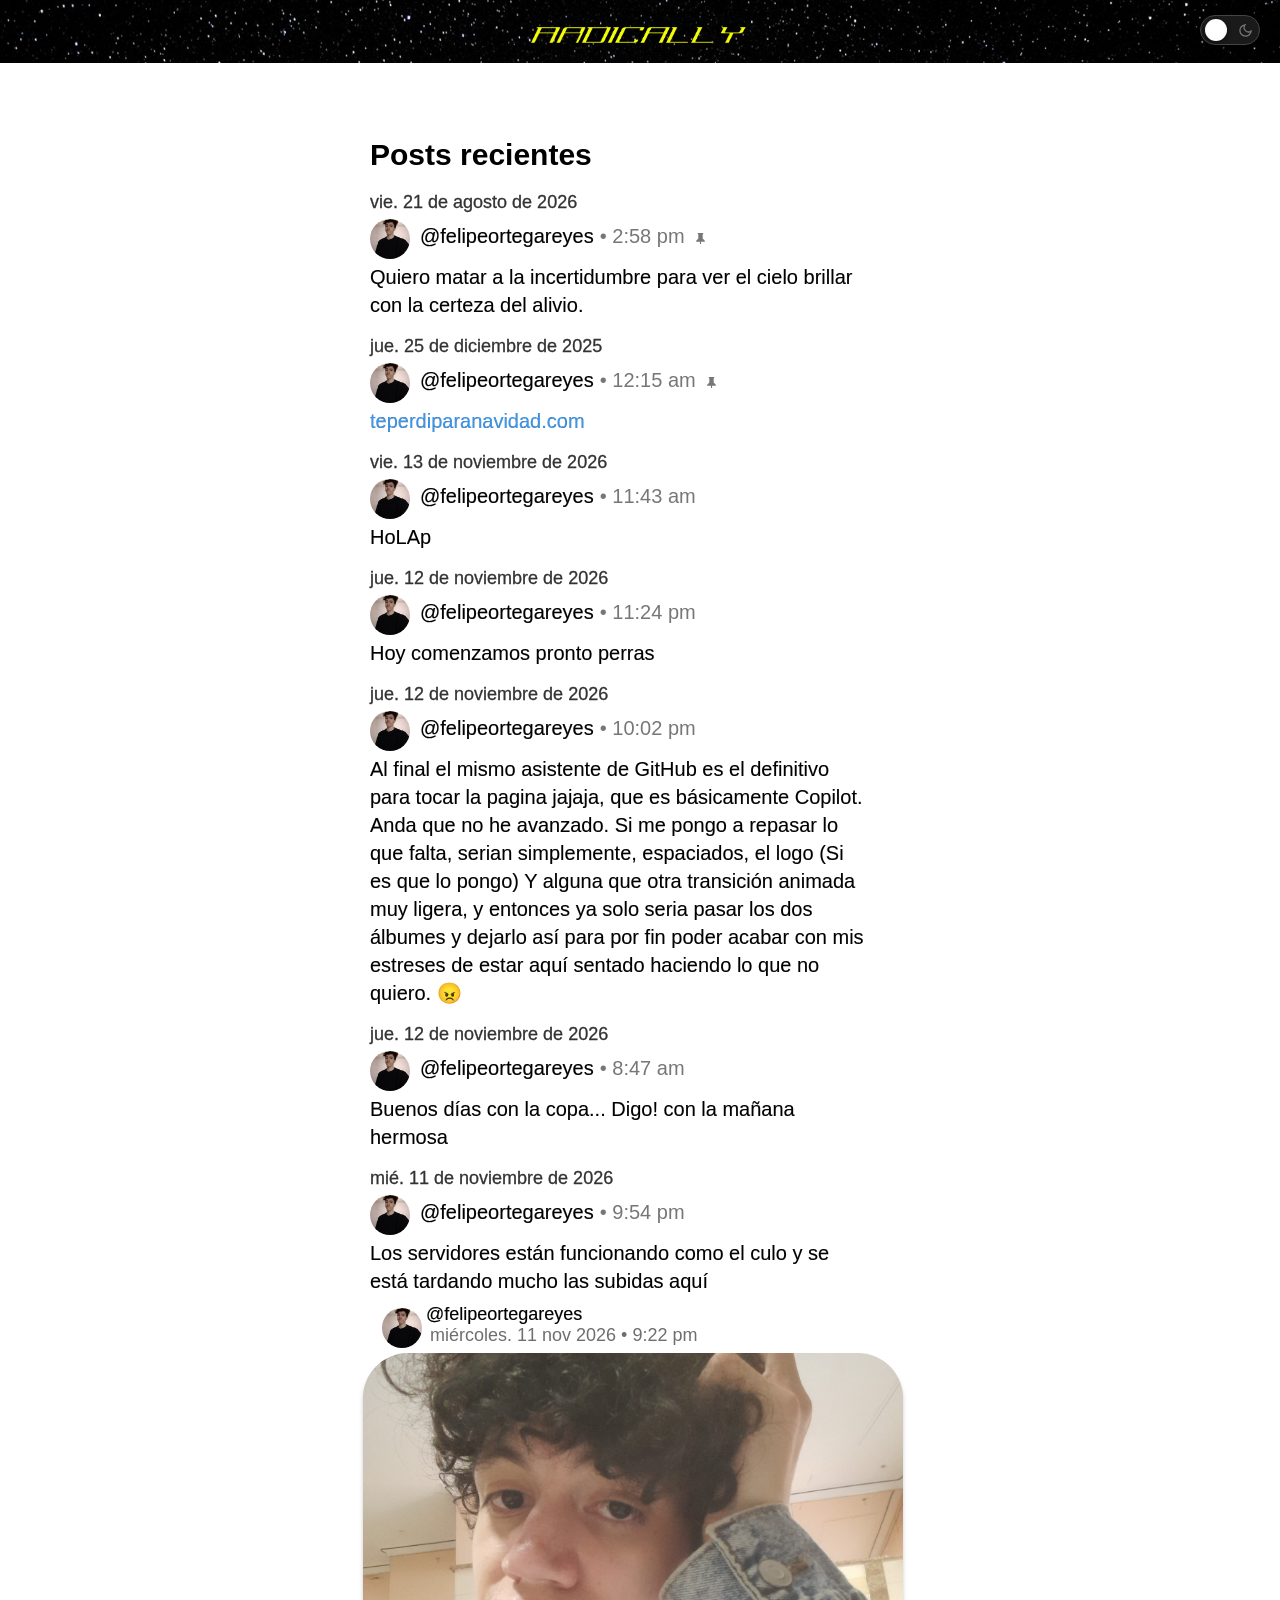
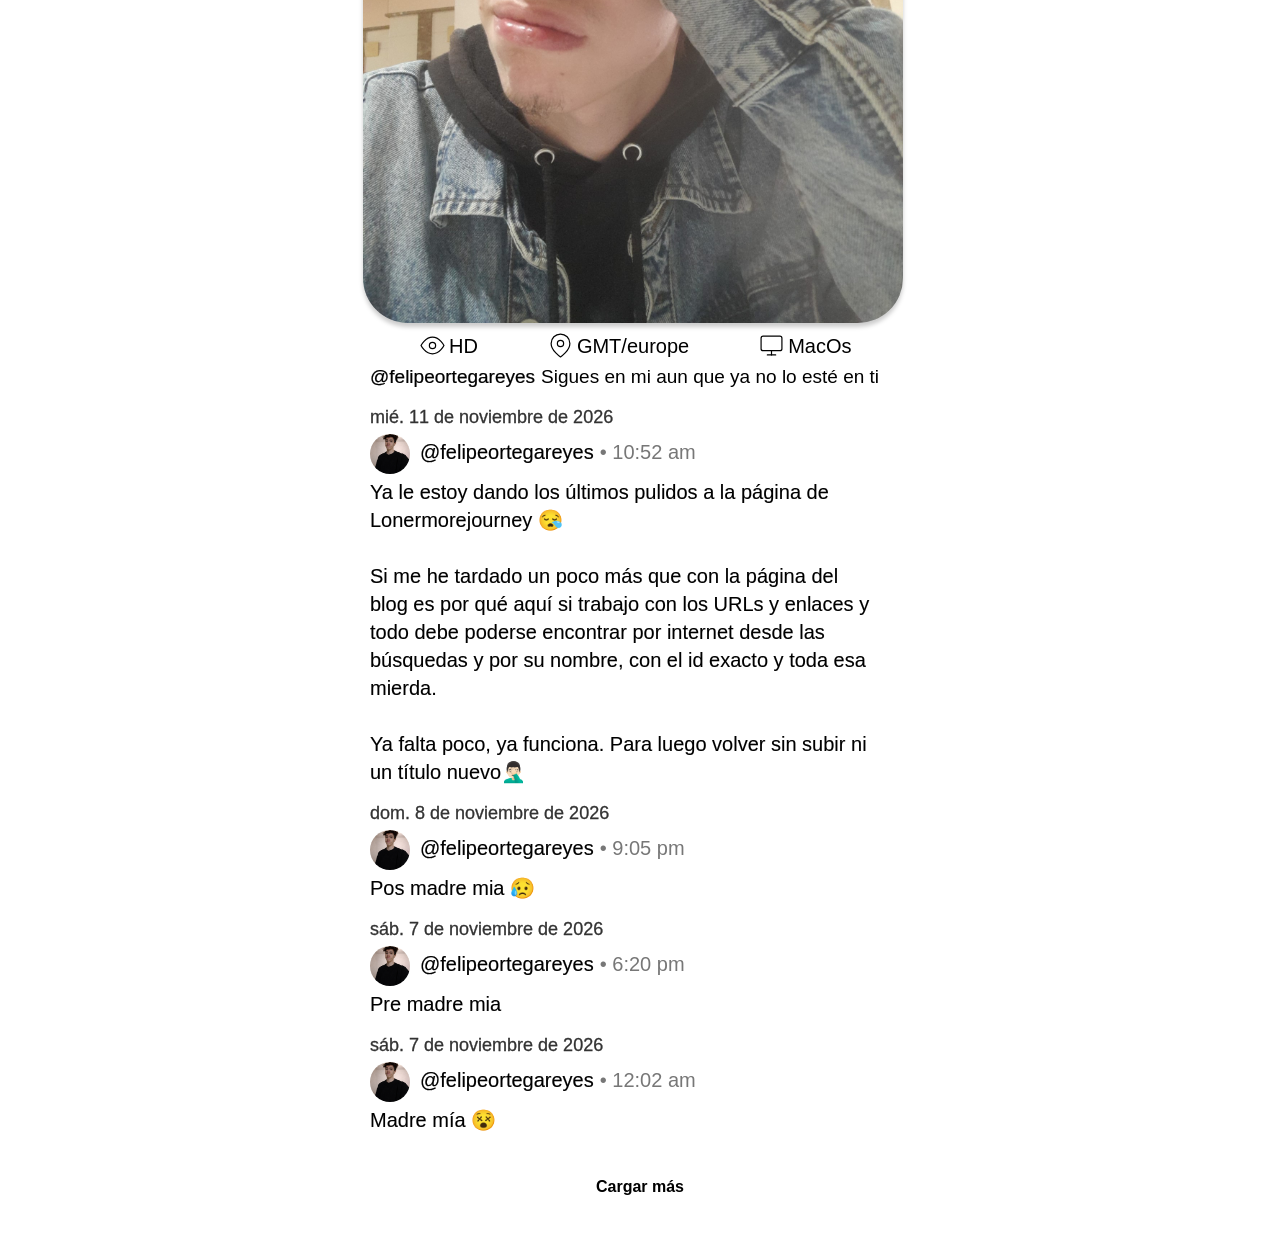
==== commit a1f60eac: "Update index.html" ====
--- a/index.html
+++ b/index.html
@@ -23,7 +23,7 @@
             <input type="checkbox" id="dark-mode-switch" />
             <label for="dark-mode-switch" class="switch-label">
                 <svg class="switch-icon sun-icon" viewBox="0 0 24 24" width="16" height="16" stroke="currentColor" stroke-width="2" fill="none"><circle cx="12" cy="12" r="5"></circle><line x1="12" y1="1" x2="12" y2="3"></line><line x1="12" y1="21" x2="12" y2="23"></line><line x1="4.22" y1="4.22" x2="5.64" y2="5.64"></line><line x1="18.36" y1="18.36" x2="19.78" y2="19.78"></line><line x1="1" y1="12" x2="3" y2="12"></line><line x1="21" y1="12" x2="23" y2="12"></line><line x1="4.22" y1="19.78" x2="5.64" y2="18.36"></line><line x1="18.36" y1="5.64" x2="19.78" y2="4.22"></line></svg>
-                <svg class="switch-icon moon-icon" viewBox="0 0 24 24" width="16" height="16" stroke="currentColor" stroke-width="2" fill="none"><path d="M21 12.79A9 9 0 1 1 11.21 3 7 7 0 0 0 21 12.79Z"></path></svg>
+                <svg class="switch-icon moon-icon" viewBox="0 0 24 24" width="16" height="16" stroke="currentColor" stroke-width="2" fill="none"><path d="M21 12.79A9 9 0 1 1 11.21 3 7 7 0 0 0 21 12.79z"></path></svg>
             </label>
         </div>
     </header>
@@ -57,7 +57,7 @@
                 <div class="story-author-controls">
                     <img src="avatar.jpeg" alt="Perfil" class="story-profile-pic">
                     <button id="storyPauseBtn" class="story-pause-btn-top" onclick="togglePausarHistoria()">
-                        <svg width="14" height="14" viewBox="0 0 24 24" fill="none" stroke="currentColor" stroke-width="2.5" stroke-linecap="round" stroke-linejoin="round"><rect x="6" y="4" width="4" height="16" rx="1"></rect><rect x="14" y="4" width="4" height="16" rx="1"></rect></svg>
+                        <svg width="14" height="14" viewBox="0 0 24 24" fill="none" stroke="currentColor" stroke-width="2.5" stroke-linecap="round" stroke-linejoin="round"><rect x="6" y="4" width="4" height="16"></rect><rect x="14" y="4" width="4" height="16"></rect></svg>
                     </button>
                 </div>
                 <span class="story-close" onclick="cerrarHistoria()">&times;</span>
@@ -135,41 +135,39 @@
             });
         }
 
-        const iconoPinSvg = `<svg width="13" height="13" viewBox="0 0 24 24" fill="currentColor" stroke="none" style="vertical-align: middle; margin-left: 4px;" title="Fijado"><path d="M16 12V4H17V2H7V4H8V12L6 14V16H11.2V21L12 22L12.8 21V16H18V14L16 12Z"></path></svg>`;
-
-        function obtenerFechaPublicacion(post, fechaOriginal, ocultarFechaEnHoras = false) {
-            if (!post.fechaCreacion) return fechaOriginal;
-
-            const fecha = new Date(post.fechaCreacion);
-            const diferencia = Date.now() - fecha.getTime();
-
-            if (Number.isNaN(fecha.getTime()) || diferencia < 0) {
-                return fechaOriginal;
-            }
-
-            const minuto = 60 * 1000;
-            const hora = 60 * minuto;
-            const dia = 24 * hora;
-
-            const fechaSinDia = fechaOriginal.replace(/^(?:lun(?:es)?|mar(?:tes)?|mi[eé](?:rcoles)?|jue(?:ves)?|vie(?:rnes)?|s[áa]b(?:ado)?|dom(?:ingo)?)[.,]?\s+/i, '');
-
-            if (diferencia < dia) {
-                if (diferencia < hora) {
-                    const minutos = Math.max(1, Math.floor(diferencia / minuto));
-                    return `hace ${minutos} min. ${fechaSinDia}`;
-                }
-
-                const horas = Math.floor(diferencia / hora);
-                return ocultarFechaEnHoras ? `hace ${horas}h` : `hace ${horas}h. ${fechaSinDia}`;
-            }
-
-            if (diferencia < 2 * dia) {
-                return `ayer. ${fechaSinDia}`;
-            }
-
-            return fechaOriginal;
-        }
-
+        const iconoPinSvg = `<svg width="13" height="13" viewBox="0 0 24 24" fill="currentColor" stroke="none" style="vertical-align: middle; margin-left: 4px;" title="Fijado"><path d="M16 12V4H17V2H7V4H8V12L4 16V18H11V22H13V18H20V16L16 12Z"/></svg>`;
+function obtenerFechaPublicacion(post, fechaOriginal) {
+    if (!post.fechaCreacion) return fechaOriginal;
+
+    const fecha = new Date(post.fechaCreacion);
+    const diferencia = Date.now() - fecha.getTime();
+
+    if (Number.isNaN(fecha.getTime()) || diferencia < 0) {
+        return fechaOriginal;
+    }
+
+    const minuto = 60 * 1000;
+    const hora = 60 * minuto;
+    const dia = 24 * hora;
+
+    const fechaSinDia = fechaOriginal.replace(/^(?:lun(?:es)?|mar(?:tes)?|mi[eé](?:rcoles)?|jue(?:ves)?|vie(?:rnes)?|s[áa]b(?:ado)?|dom(?:ingo)?)[.,]?\s+/i, '');
+
+if (diferencia < dia) {
+  if (diferencia < hora) {
+    const minutos = Math.max(1, Math.floor(diferencia / minuto));
+    return `hace ${minutos} min. ${fechaSinDia}`;
+  }
+
+  const horas = Math.floor(diferencia / hora);
+  return `hace ${horas}h. ${fechaSinDia}`;
+}
+
+if (diferencia < 2 * dia) {
+  return `ayer. ${fechaSinDia}`;
+}
+
+    return fechaOriginal;
+}
         function generarHtmlPost(post) {
             let postHTML = '';
             const horaLimpia = limpiarHora(post.hora);
@@ -178,8 +176,8 @@
             const fechaLargaLimpia = limpiarFecha(post.fechaLarga);
             const fechaCortasLimpia = limpiarFecha(post.fechaCortas);
 
-            const fechaLargaPost = obtenerFechaPublicacion(post, fechaLargaLimpia, true);
-            const fechaCortaPost = obtenerFechaPublicacion(post, fechaCortasLimpia, true);
+          const fechaLargaPost = obtenerFechaPublicacion(post, fechaLargaLimpia);
+const fechaCortaPost = obtenerFechaPublicacion(post, fechaCortasLimpia);
 
             if (post.tipo === 'photo_bloggy') {
                 const imagenUrl = (post.imagenes && post.imagenes.length > 0) ? post.imagenes[0] : post.imagen;
@@ -210,8 +208,7 @@
                         }
                     }
                 }
-                fechaPhoto = obtenerFechaPublicacion(post, fechaPhoto);
-
+fechaPhoto = obtenerFechaPublicacion(post, fechaPhoto);
                 postHTML = `
                     <article class="photo-bloggy-post">
                         <div class="pb-header-wix">
@@ -225,9 +222,9 @@
                             <img src="${imagenUrl}" alt="Photo Bloggy" loading="lazy" onclick="abrirLightbox('${imagenUrl}')">
                         </div>
                         <div class="pb-meta-icons">
-                            <span><svg width="18" height="18" viewBox="0 0 24 24" fill="none" stroke="currentColor" stroke-width="2" stroke-linecap="round" stroke-linejoin="round" style="vertical-align: middle;"><path d="M12 21s-8-4.35-8-10a4 4 0 0 1 7-2.65A4 4 0 0 1 20 11c0 5.65-8 10-8 10Z"></path></svg></span>
-                            <span><svg width="18" height="18" viewBox="0 0 24 24" fill="none" stroke="currentColor" stroke-width="2" stroke-linecap="round" stroke-linejoin="round" style="vertical-align: middle;"><path d="M21 15a2 2 0 0 1-2 2H7l-4 4V5a2 2 0 0 1 2-2h14a2 2 0 0 1 2 2Z"></path></svg></span>
-                            <span><svg width="18" height="18" viewBox="0 0 24 24" fill="none" stroke="currentColor" stroke-width="2" stroke-linecap="round" stroke-linejoin="round" style="vertical-align: middle;"><path d="M20.84 4.61a5.5 5.5 0 0 0-7.78 0L12 5.67l-1.06-1.06a5.5 5.5 0 0 0-7.78 7.78l1.06 1.06L12 21.23l7.78-7.78 1.06-1.06a5.5 5.5 0 0 0 0-7.78Z"></path></svg></span>
+                            <span><svg width="18" height="18" viewBox="0 0 24 24" fill="none" stroke="currentColor" stroke-width="2" stroke-linecap="round" stroke-linejoin="round" style="vertical-align: middle; margin-right: 4px;"><path d="M1 12s4-8 11-8 11 8 11 8-4 8-11 8-11-8-11-8z"></path><circle cx="12" cy="12" r="3"></circle></svg>HD</span>
+                            <span><svg width="18" height="18" viewBox="0 0 24 24" fill="none" stroke="currentColor" stroke-width="2" stroke-linecap="round" stroke-linejoin="round" style="vertical-align: middle; margin-right: 4px;"><path d="M21 10c0 7-9 13-9 13s-9-6-9-13a9 9 0 0 1 18 0z"></path><circle cx="12" cy="10" r="3"></circle></svg>GMT/europe</span>
+                            <span><svg width="18" height="18" viewBox="0 0 24 24" fill="none" stroke="currentColor" stroke-width="2" stroke-linecap="round" stroke-linejoin="round" style="vertical-align: middle; margin-right: 4px;"><rect x="2" y="3" width="20" height="14" rx="2" ry="2"></rect><line x1="8" y1="21" x2="16" y2="21"></line><line x1="12" y1="17" x2="12" y2="21"></line></svg>MacOs</span>
                         </div>
                         ${textoCaption}
                     </article>
@@ -271,36 +268,36 @@
         }
 
         function renderizarFeedPosts() {
-            const container = document.getElementById('feed-posts');
-            if (!container) return;
-            container.innerHTML = '';
-
-            if (!postsGlobal || !Array.isArray(postsGlobal)) return;
-
-            const postsFijados = postsGlobal.filter(post => post.fijado === true);
-            postsFijados.forEach(post => {
-                container.innerHTML += generarHtmlPost(post);
-            });
-
-            const postsParaMostrar = postsGlobal.slice(0, postsMostradosCount);
-            postsParaMostrar.forEach(post => {
-                container.innerHTML += generarHtmlPost(post);
-            });
-
-            const btnCargarMas = document.getElementById('btn-load-more');
-            if (btnCargarMas) {
-                if (postsMostradosCount < postsGlobal.length) {
-                    btnCargarMas.style.display = 'block';
-                } else {
-                    btnCargarMas.style.display = 'none';
-                }
-            }
-        }
-
-        function cargarMas() {
-            postsMostradosCount += 10;
-            renderizarFeedPosts();
-        }
+    const container = document.getElementById('feed-posts');
+    if (!container) return;
+    container.innerHTML = '';
+
+    if (!postsGlobal || !Array.isArray(postsGlobal)) return;
+
+    const postsFijados = postsGlobal.filter(post => post.fijado === true);
+    postsFijados.forEach(post => {
+        container.innerHTML += generarHtmlPost(post);
+    });
+
+    const postsParaMostrar = postsGlobal.slice(0, postsMostradosCount);
+    postsParaMostrar.forEach(post => {
+        container.innerHTML += generarHtmlPost(post);
+    });
+
+    const btnCargarMas = document.getElementById('btn-load-more');
+    if (btnCargarMas) {
+        if (postsMostradosCount < postsGlobal.length) {
+            btnCargarMas.style.display = 'block';
+        } else {
+            btnCargarMas.style.display = 'none';
+        }
+    }
+}
+
+function cargarMas() {
+    postsMostradosCount += 10;
+    renderizarFeedPosts();
+}
     </script>
 
     <!-- 3. BLOQUE DE HISTORIAS (Separado e independiente) -->
@@ -378,7 +375,7 @@
             
             const btn = document.getElementById('storyPauseBtn');
             if (btn) {
-                btn.innerHTML = `<svg width="14" height="14" viewBox="0 0 24 24" fill="none" stroke="currentColor" stroke-width="2.5" stroke-linecap="round" stroke-linejoin="round"><rect x="6" y="4" width="4" height="16" rx="1"></rect><rect x="14" y="4" width="4" height="16" rx="1"></rect></svg>`;
+                btn.innerHTML = `<svg width="14" height="14" viewBox="0 0 24 24" fill="none" stroke="currentColor" stroke-width="2.5" stroke-linecap="round" stroke-linejoin="round"><rect x="6" y="4" width="4" height="16"></rect><rect x="14" y="4" width="4" height="16"></rect></svg>`;
             }
             
             const historia = historiasData[indiceHistoriaActual];
@@ -408,7 +405,7 @@
                     barraActiva.style.animationPlayState = 'paused';
                 }
                 if (btn) {
-                    btn.innerHTML = `<svg width="14" height="14" viewBox="0 0 24 24" fill="none" stroke="currentColor" stroke-width="2.5" stroke-linecap="round" stroke-linejoin="round"><polygon points="8,5 19,12 8,19"></polygon></svg>`;
+                    btn.innerHTML = `<svg width="14" height="14" viewBox="0 0 24 24" fill="none" stroke="currentColor" stroke-width="2.5" stroke-linecap="round" stroke-linejoin="round"><polygon points="5 3 19 12 5 21 5 3"></polygon></svg>`;
                 }
             } else {
                 tiempoInicio = Date.now();
@@ -418,7 +415,7 @@
                     barraActiva.style.animationPlayState = 'running';
                 }
                 if (btn) {
-                    btn.innerHTML = `<svg width="14" height="14" viewBox="0 0 24 24" fill="none" stroke="currentColor" stroke-width="2.5" stroke-linecap="round" stroke-linejoin="round"><rect x="6" y="4" width="4" height="16" rx="1"></rect><rect x="14" y="4" width="4" height="16" rx="1"></rect></svg>`;
+                    btn.innerHTML = `<svg width="14" height="14" viewBox="0 0 24 24" fill="none" stroke="currentColor" stroke-width="2.5" stroke-linecap="round" stroke-linejoin="round"><rect x="6" y="4" width="4" height="16"></rect><rect x="14" y="4" width="4" height="16"></rect></svg>`;
                 }
 
                 temporizadorHistoria = setTimeout(() => {
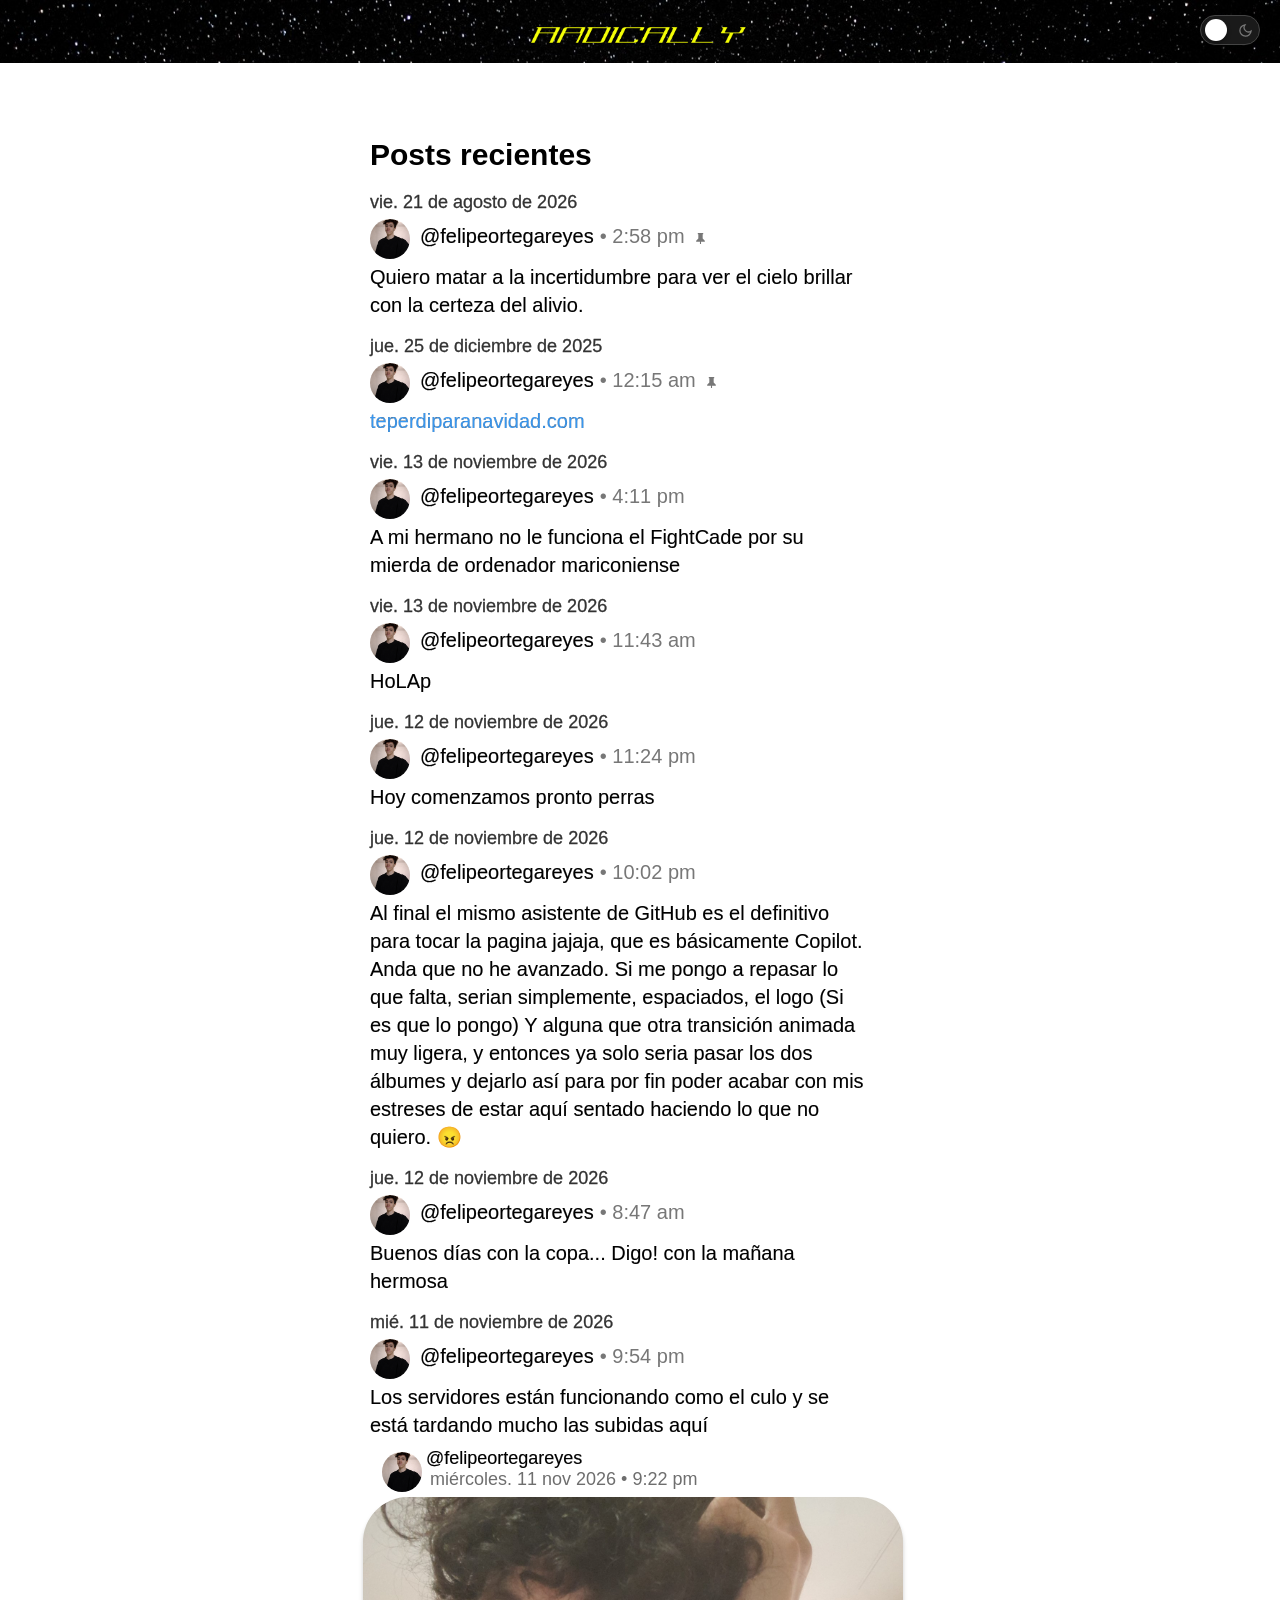
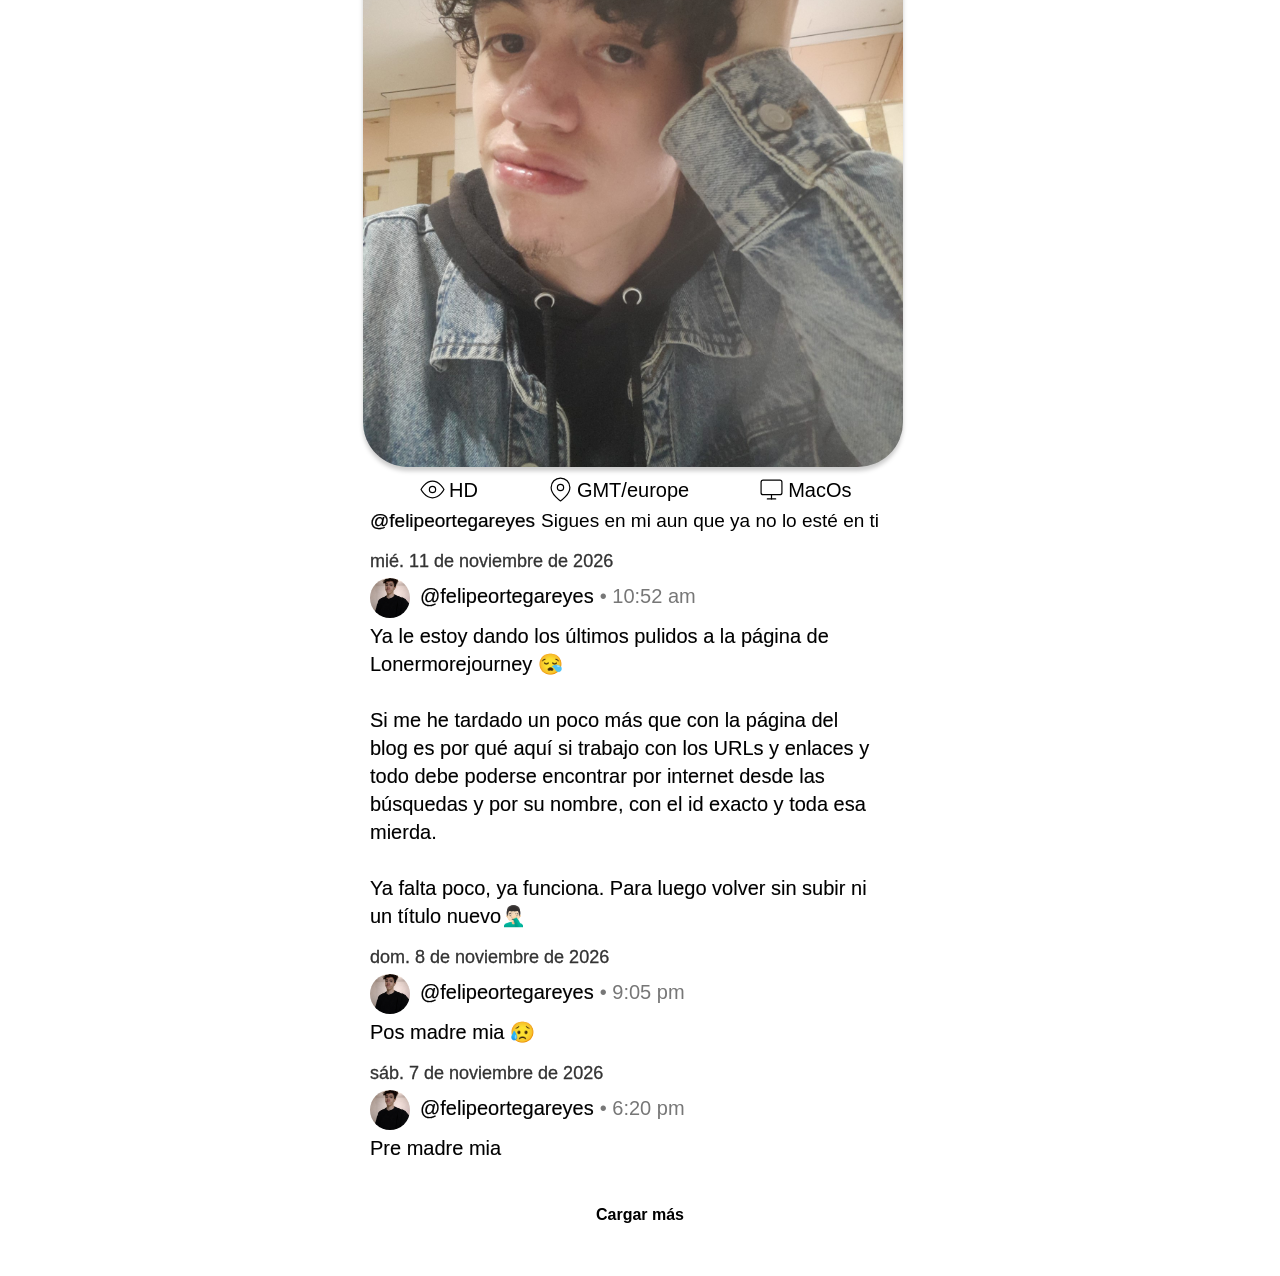
==== commit 3fb1b4b4: "Update index.html" ====
--- a/index.html
+++ b/index.html
@@ -136,7 +136,7 @@
         }
 
         const iconoPinSvg = `<svg width="13" height="13" viewBox="0 0 24 24" fill="currentColor" stroke="none" style="vertical-align: middle; margin-left: 4px;" title="Fijado"><path d="M16 12V4H17V2H7V4H8V12L4 16V18H11V22H13V18H20V16L16 12Z"/></svg>`;
-function obtenerFechaPublicacion(post, fechaOriginal) {
+function obtenerFechaPublicacion(post, fechaOriginal, ocultarFechaEnHoras = false) {
     if (!post.fechaCreacion) return fechaOriginal;
 
     const fecha = new Date(post.fechaCreacion);
@@ -152,19 +152,19 @@
 
     const fechaSinDia = fechaOriginal.replace(/^(?:lun(?:es)?|mar(?:tes)?|mi[eé](?:rcoles)?|jue(?:ves)?|vie(?:rnes)?|s[áa]b(?:ado)?|dom(?:ingo)?)[.,]?\s+/i, '');
 
-if (diferencia < dia) {
-  if (diferencia < hora) {
-    const minutos = Math.max(1, Math.floor(diferencia / minuto));
-    return `hace ${minutos} min. ${fechaSinDia}`;
-  }
-
-  const horas = Math.floor(diferencia / hora);
-  return `hace ${horas}h. ${fechaSinDia}`;
-}
-
-if (diferencia < 2 * dia) {
-  return `ayer. ${fechaSinDia}`;
-}
+    if (diferencia < dia) {
+        if (diferencia < hora) {
+            const minutos = Math.max(1, Math.floor(diferencia / minuto));
+            return ocultarFechaEnHoras ? `hace ${minutos} min.` : `hace ${minutos} min. ${fechaSinDia}`;
+        }
+
+        const horas = Math.floor(diferencia / hora);
+        return ocultarFechaEnHoras ? `hace ${horas}h` : `hace ${horas}h. ${fechaSinDia}`;
+    }
+
+    if (diferencia < 2 * dia) {
+        return `ayer. ${fechaSinDia}`;
+    }
 
     return fechaOriginal;
 }
@@ -176,8 +176,8 @@
             const fechaLargaLimpia = limpiarFecha(post.fechaLarga);
             const fechaCortasLimpia = limpiarFecha(post.fechaCortas);
 
-          const fechaLargaPost = obtenerFechaPublicacion(post, fechaLargaLimpia);
-const fechaCortaPost = obtenerFechaPublicacion(post, fechaCortasLimpia);
+          const fechaLargaPost = obtenerFechaPublicacion(post, fechaLargaLimpia, true);
+const fechaCortaPost = obtenerFechaPublicacion(post, fechaCortasLimpia, true);
 
             if (post.tipo === 'photo_bloggy') {
                 const imagenUrl = (post.imagenes && post.imagenes.length > 0) ? post.imagenes[0] : post.imagen;
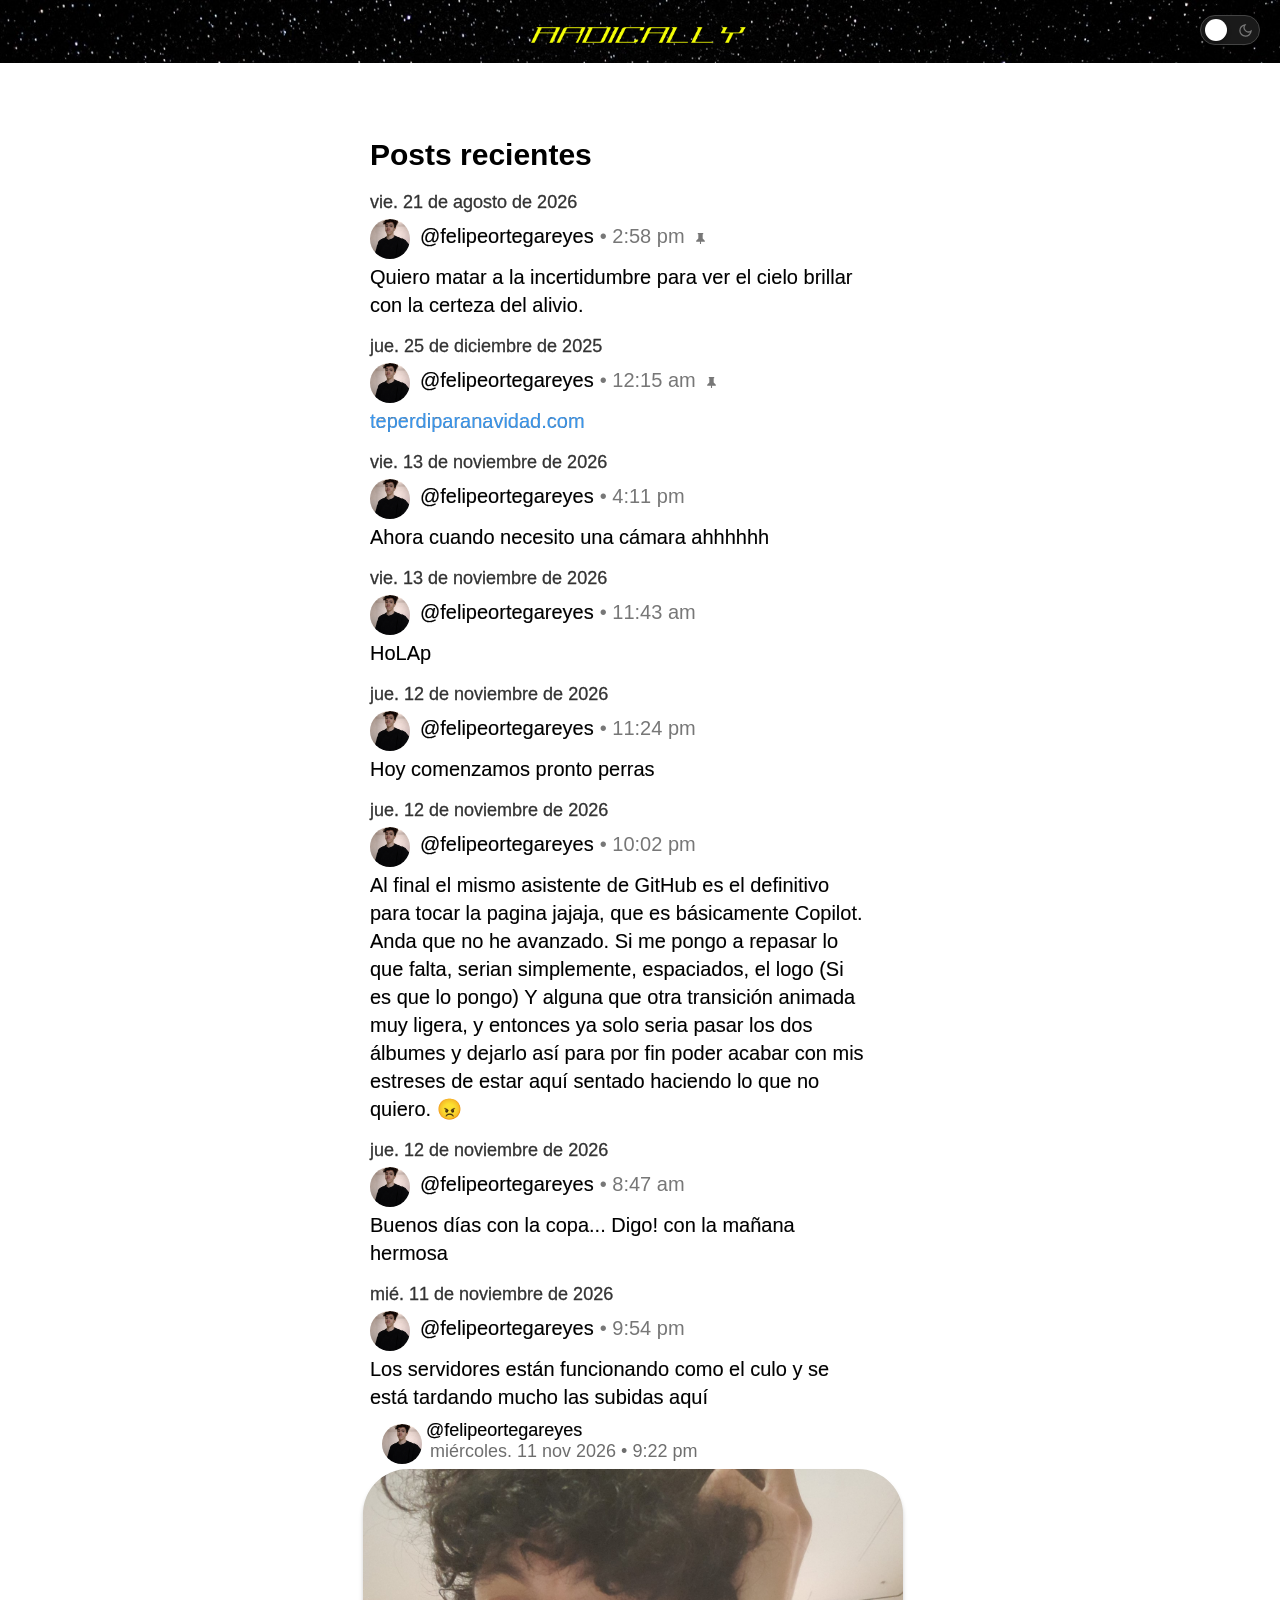
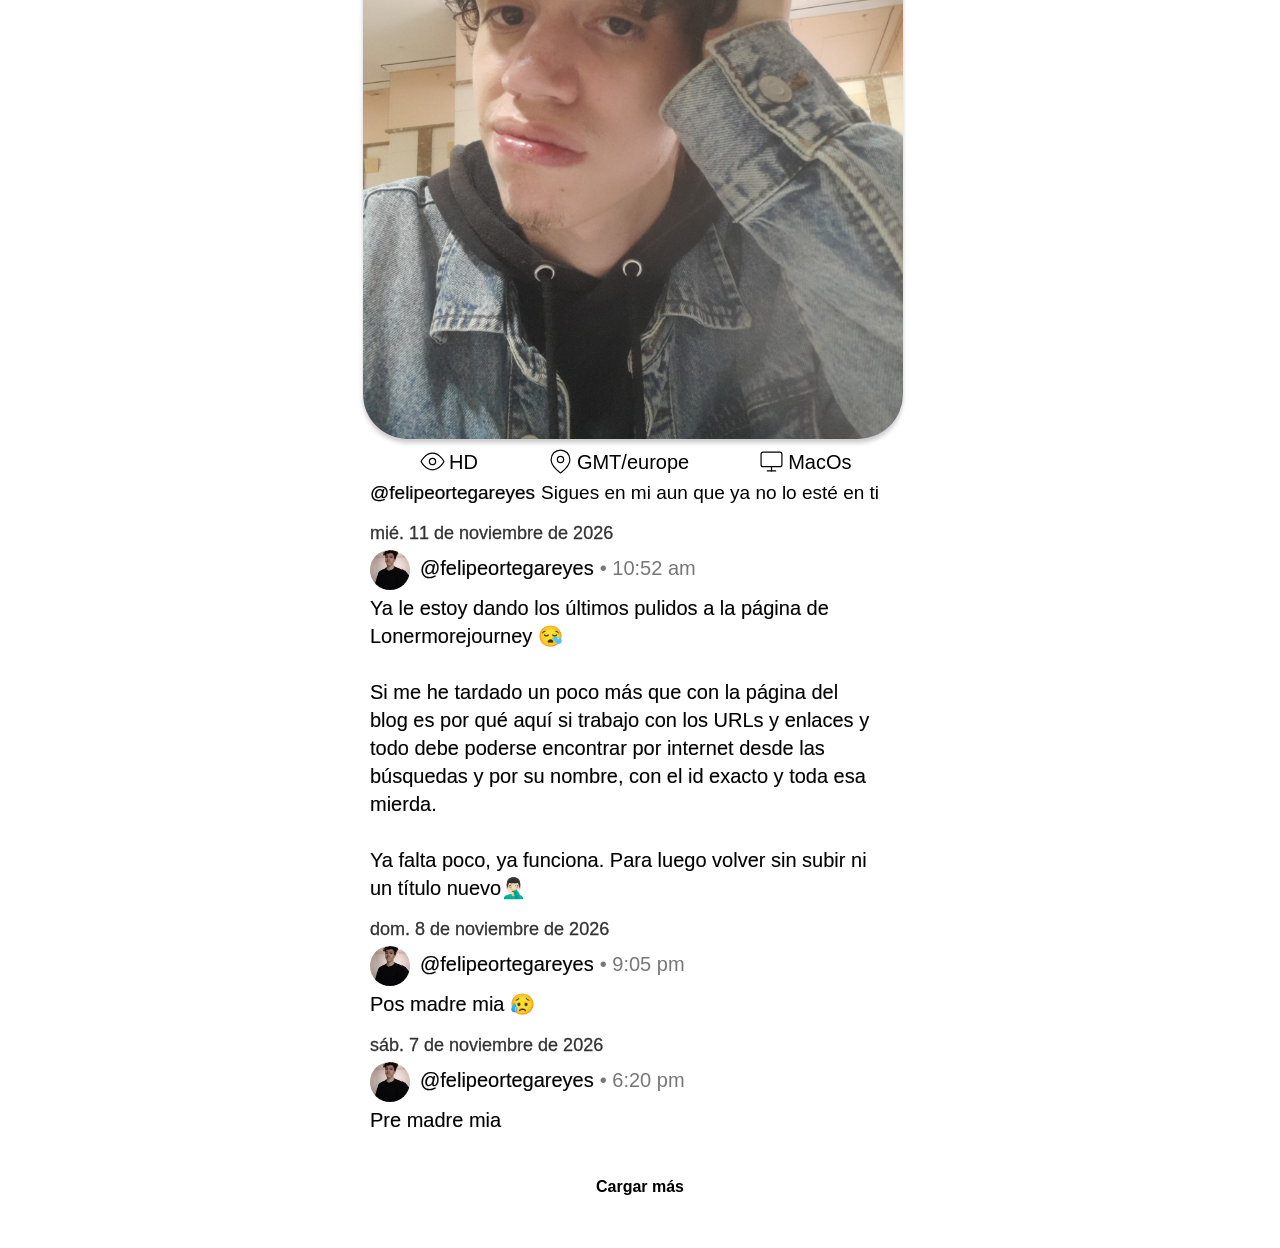
==== commit 4acb4124: "Update index.html" ====
--- a/index.html
+++ b/index.html
@@ -155,7 +155,7 @@
     if (diferencia < dia) {
         if (diferencia < hora) {
             const minutos = Math.max(1, Math.floor(diferencia / minuto));
-            return ocultarFechaEnHoras ? `hace ${minutos} min.` : `hace ${minutos} min. ${fechaSinDia}`;
+            return ocultarFechaEnHoras ? `hace ${minutos} min` : `hace ${minutos} min. ${fechaSinDia}`;
         }
 
         const horas = Math.floor(diferencia / hora);
@@ -491,9 +491,16 @@
         }
 
         const darkModeSwitch = document.getElementById('dark-mode-switch');
-        darkModeSwitch.addEventListener('change', () => {
-            document.body.classList.toggle('dark-mode');
-        });
+const modoOscuroGuardado = localStorage.getItem('darkMode') === 'true';
+
+document.body.classList.toggle('dark-mode', modoOscuroGuardado);
+darkModeSwitch.checked = modoOscuroGuardado;
+
+darkModeSwitch.addEventListener('change', () => {
+    const activo = darkModeSwitch.checked;
+    document.body.classList.toggle('dark-mode', activo);
+    localStorage.setItem('darkMode', activo);
+});
     </script>
 </body>
 </html>
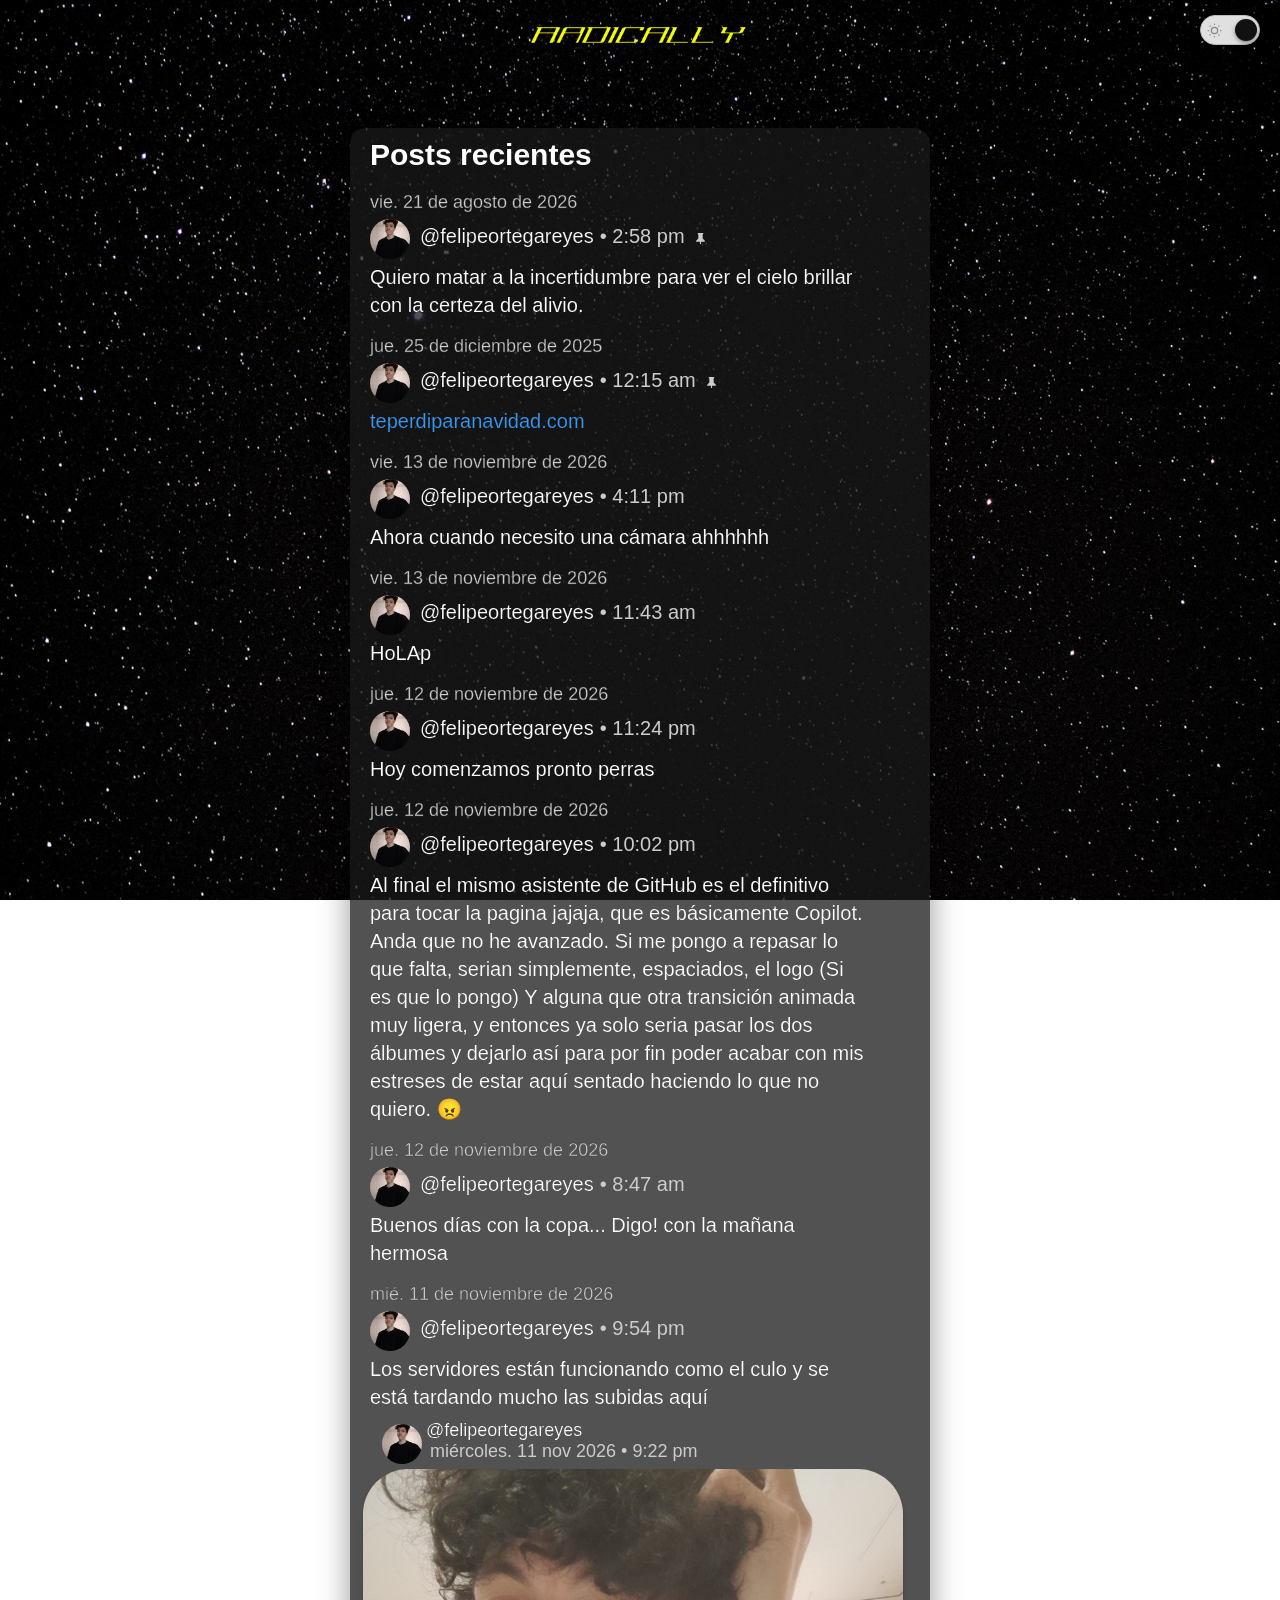
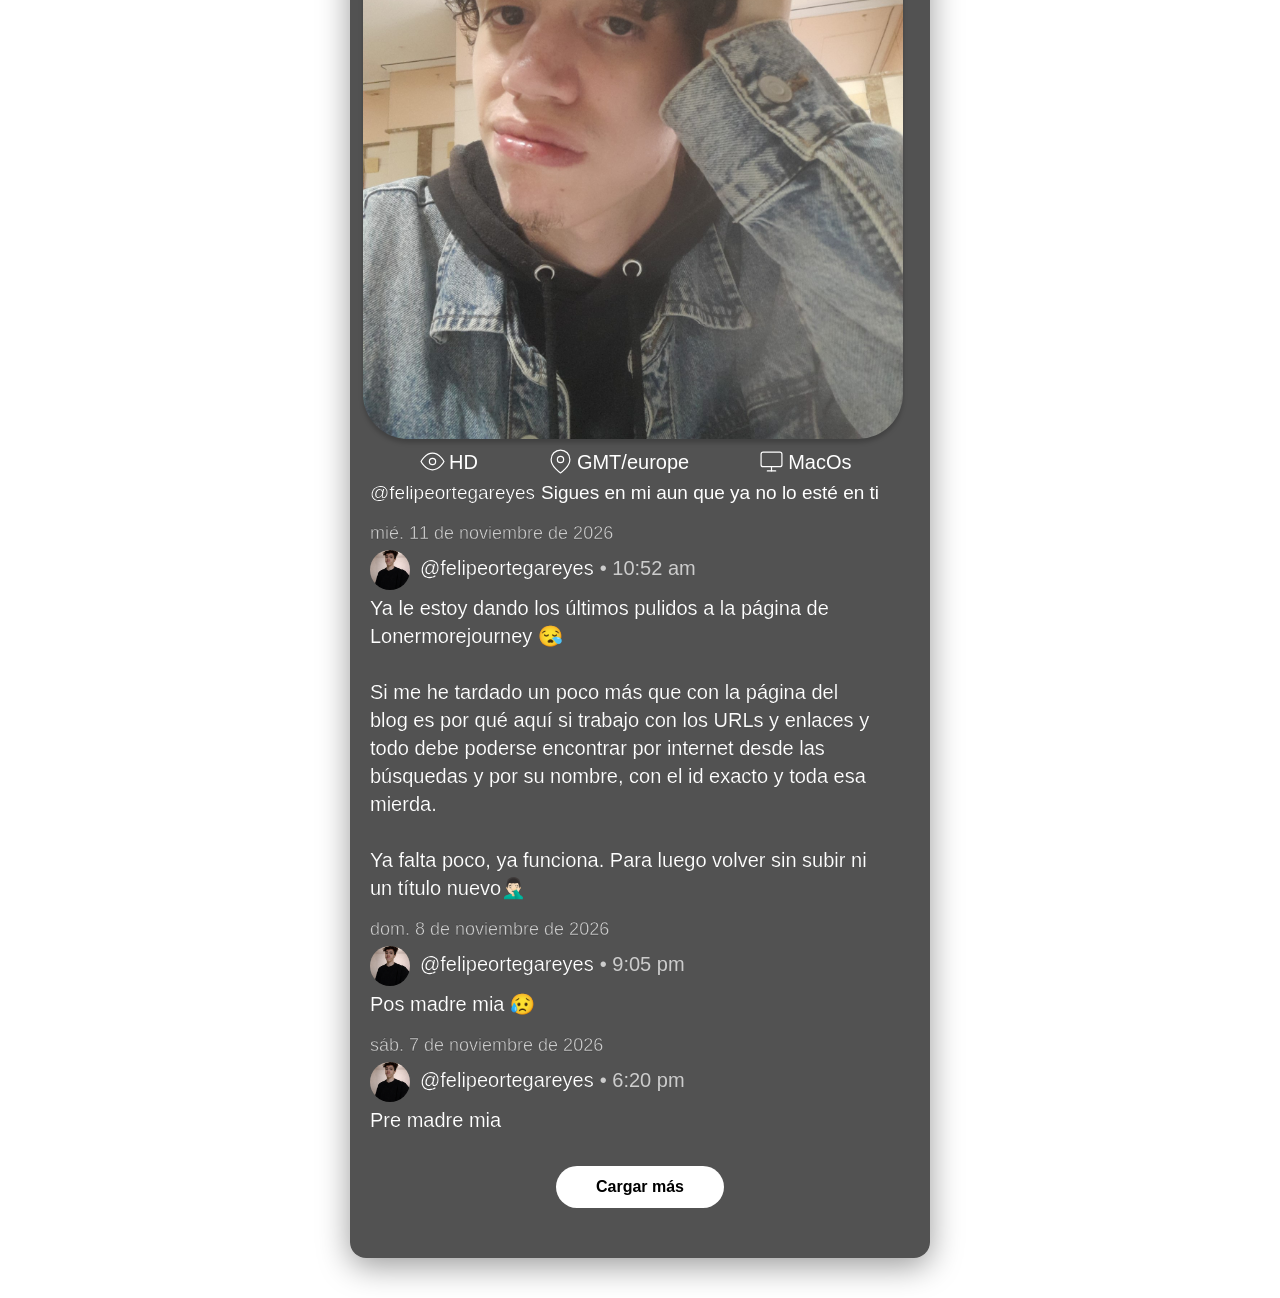
==== commit b89d26de: "Update index.html" ====
--- a/index.html
+++ b/index.html
@@ -491,16 +491,50 @@
         }
 
         const darkModeSwitch = document.getElementById('dark-mode-switch');
-const modoOscuroGuardado = localStorage.getItem('darkMode') === 'true';
-
-document.body.classList.toggle('dark-mode', modoOscuroGuardado);
-darkModeSwitch.checked = modoOscuroGuardado;
+
+function aplicarTema(activo) {
+    document.body.classList.toggle('dark-mode', activo);
+    darkModeSwitch.checked = activo;
+}
+
+function temaAutomaticoSegunHora() {
+    const ahora = new Date();
+    const horaActual = ahora.getHours() + (ahora.getMinutes() / 60);
+
+    // 18:30 en adelante y antes de las 07:00 => modo oscuro
+    return horaActual >= 18.5 || horaActual < 7;
+}
+
+function actualizarTema() {
+    const override = localStorage.getItem('darkModeOverride');
+    const overrideUntil = Number(localStorage.getItem('darkModeOverrideUntil') || 0);
+
+    const hayOverrideValido = override !== null && Date.now() < overrideUntil;
+
+    if (hayOverrideValido) {
+        aplicarTema(override === 'true');
+        return;
+    }
+
+    if (override !== null) {
+        localStorage.removeItem('darkModeOverride');
+        localStorage.removeItem('darkModeOverrideUntil');
+    }
+
+    aplicarTema(temaAutomaticoSegunHora());
+}
 
 darkModeSwitch.addEventListener('change', () => {
     const activo = darkModeSwitch.checked;
-    document.body.classList.toggle('dark-mode', activo);
-    localStorage.setItem('darkMode', activo);
+
+    localStorage.setItem('darkModeOverride', String(activo));
+    localStorage.setItem('darkModeOverrideUntil', String(Date.now() + (5 * 60 * 60 * 1000)));
+
+    aplicarTema(activo);
 });
+
+actualizarTema();
+setInterval(actualizarTema, 60 * 1000);
     </script>
 </body>
 </html>
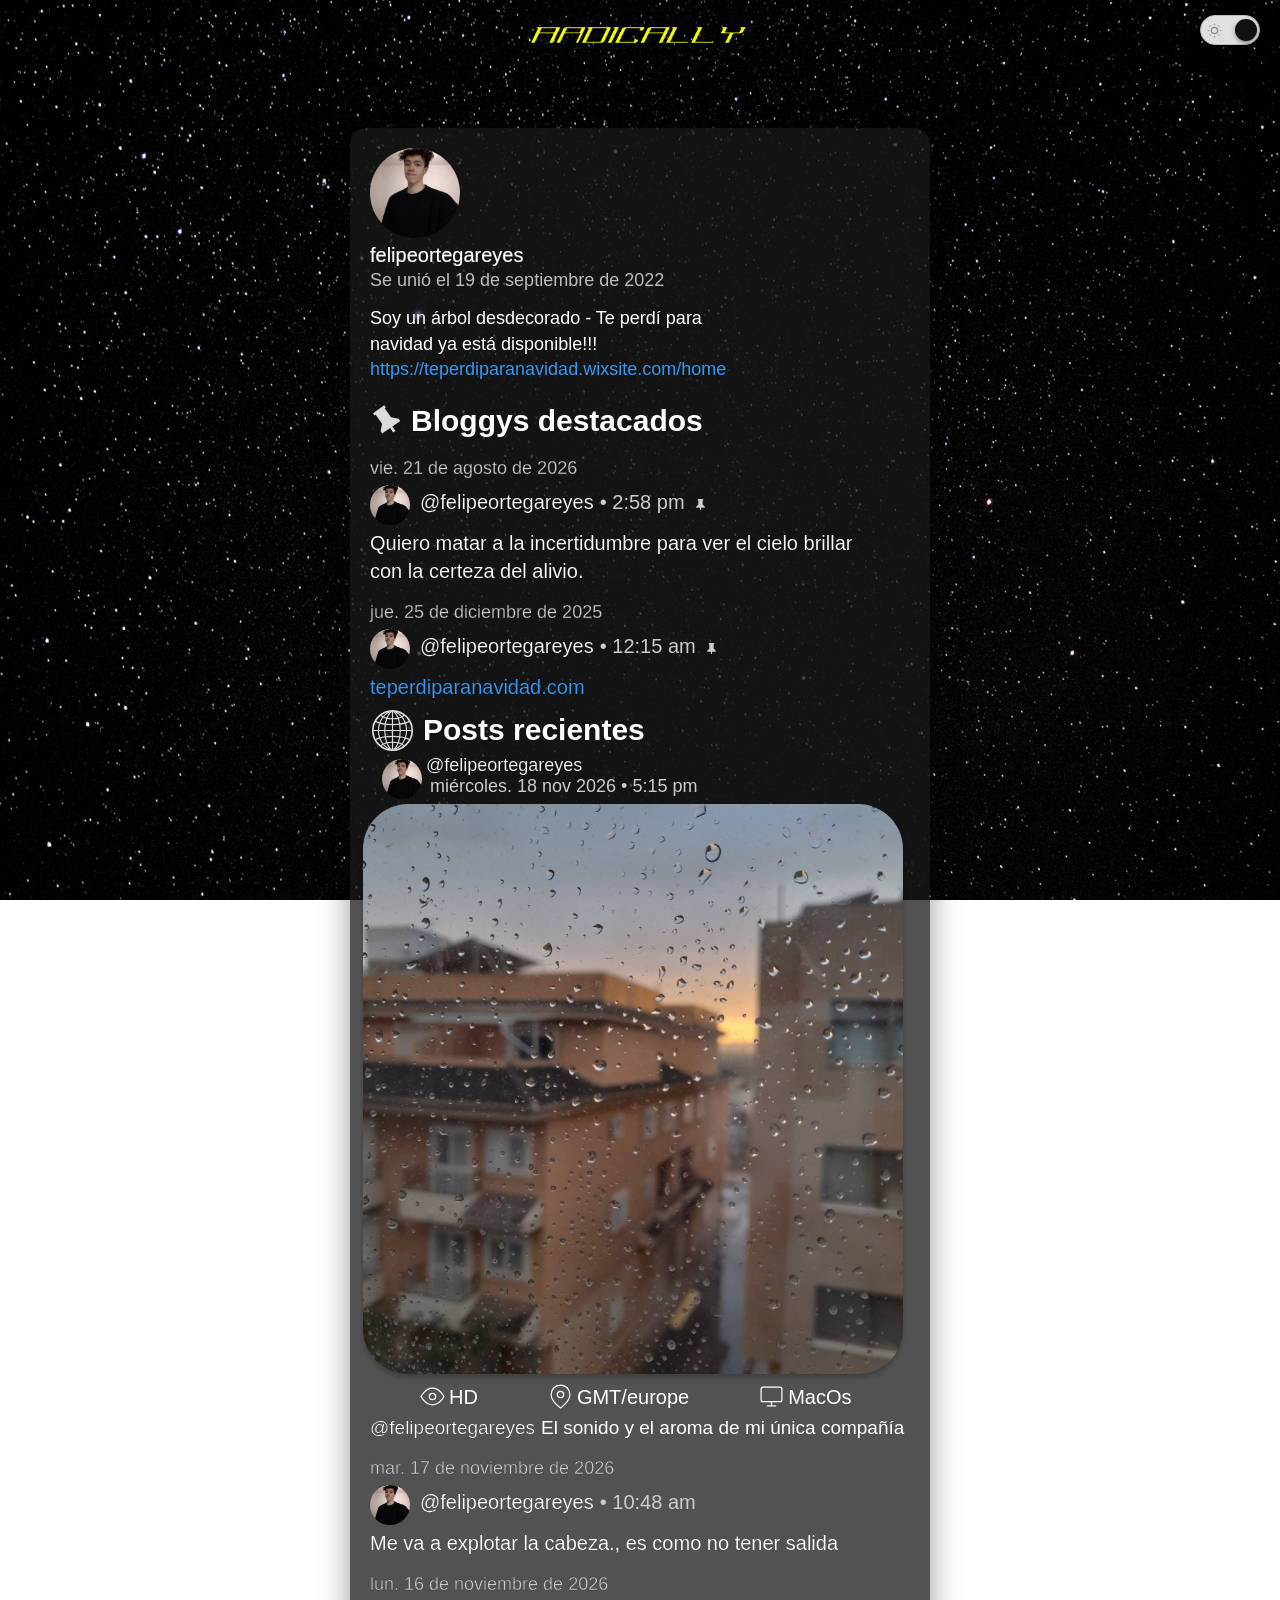
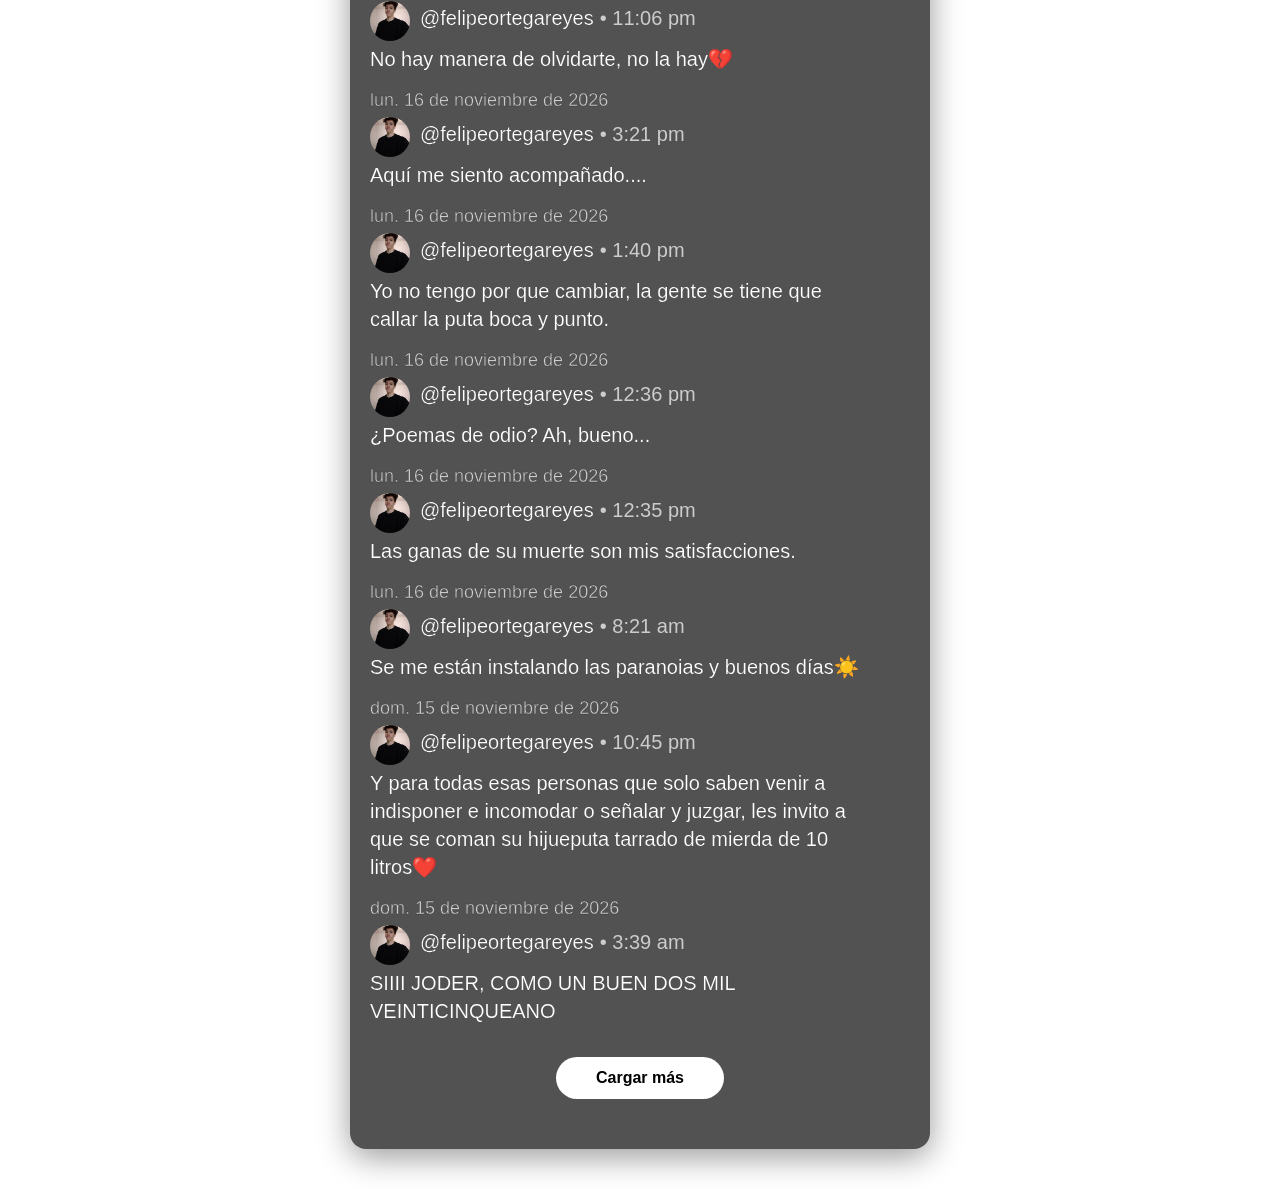
==== commit c6431665: "Add files via upload" ====
--- a/index.html
+++ b/index.html
@@ -29,6 +29,13 @@
     </header>
 
     <div class="feed-container">
+        <section class="profile-section" aria-label="Perfil">
+            <img class="profile-avatar" src="avatar.jpeg" alt="Foto de perfil de felipeortegareyes">
+            <h1 class="profile-username">felipeortegareyes</h1>
+            <p class="profile-joined">Se unió el 19 de septiembre de 2022</p>
+            <p class="profile-description" id="profile-description"></p>
+        </section>
+
         <h2 class="feed-title">Actualidad</h2>
 
         <!-- SECCIÓN DE HISTORIAS -->
@@ -37,8 +44,33 @@
             <div class="stories-container" id="stories-container"></div>
         </div>
 
+        <!-- SECCIÓN DE POSTS FIJADOS -->
+        <section id="pinned-posts-section" style="display: none;">
+            <h2 class="pinned-heading">
+                <span>Bloggys destacados</span>
+                <svg class="section-title-icon pinned-title-icon" viewBox="0 0 24 24" aria-hidden="true">
+                    <path d="M16 12V4h1V2H7v2h1v8l-4 4v2h7v4h2v-4h7v-2l-4-4z"></path>
+                </svg>
+            </h2>
+            <div id="pinned-posts"></div>
+        </section>
+
         <!-- SECCIÓN DE POSTS -->
-        <h2 class="posts-heading">Posts recientes</h2>
+        <h2 class="posts-heading">
+            <span>Posts recientes</span>
+            <svg class="section-title-icon globe-title-icon" viewBox="0 0 48 48" aria-hidden="true">
+                <defs>
+                    <clipPath id="globe-clip">
+                        <circle cx="24" cy="24" r="20.5"></circle>
+                    </clipPath>
+                </defs>
+                <g fill="none" stroke="currentColor" stroke-width="1.25" stroke-linecap="round" clip-path="url(#globe-clip)">
+                    <path d="M24 3V45M24 3C13 9 13 39 24 45M24 3C4 9 4 39 24 45M24 3C35 9 35 39 24 45M24 3C44 9 44 39 24 45"></path>
+                    <path d="M11 7C16 13 32 13 37 7M5 14C15 19 33 19 43 14M3.5 24H44.5M5 34C15 29 33 29 43 34M11 41C16 35 32 35 37 41"></path>
+                </g>
+                <circle cx="24" cy="24" r="21" fill="none" stroke="currentColor" stroke-width="1.8"></circle>
+            </svg>
+        </h2>
         <div id="feed-posts"></div>
         <button id="btn-load-more" onclick="cargarMas()" style="display: none;">Cargar más</button>
     </div>
@@ -77,7 +109,49 @@
         let historiasData = [];
         let postsMostradosCount = 10;
 
+        function renderizarDescripcionPerfil(descripcion) {
+            const elemento = document.getElementById('profile-description');
+            elemento.replaceChildren();
+
+            const agregarTexto = texto => {
+                texto.split('\n').forEach((linea, index) => {
+                    if (index > 0) elemento.appendChild(document.createElement('br'));
+                    elemento.appendChild(document.createTextNode(linea));
+                });
+            };
+            const regexUrl = /https?:\/\/[^\s<]+/g;
+            let posicion = 0;
+            let coincidencia;
+
+            while ((coincidencia = regexUrl.exec(descripcion)) !== null) {
+                agregarTexto(descripcion.slice(posicion, coincidencia.index));
+                const enlace = document.createElement('a');
+                enlace.href = coincidencia[0];
+                enlace.target = '_blank';
+                enlace.rel = 'noopener noreferrer';
+                enlace.textContent = coincidencia[0];
+                elemento.appendChild(enlace);
+                posicion = regexUrl.lastIndex;
+            }
+
+            agregarTexto(descripcion.slice(posicion));
+        }
+
         document.addEventListener("DOMContentLoaded", async () => {
+            try {
+                const response = await fetch('profile.json?t=' + new Date().getTime());
+                if (!response.ok) {
+                    throw new Error(`No se pudo cargar profile.json (${response.status}).`);
+                }
+                const profile = await response.json();
+                if (typeof profile.description !== 'string') {
+                    throw new Error('El campo description de profile.json no es válido.');
+                }
+                renderizarDescripcionPerfil(profile.description);
+            } catch (error) {
+                console.error("Error al cargar la descripción del perfil:", error);
+            }
+
             // Cargar historias con filtro correcto de 24 horas
             try {
                 const resStories = await fetch('stories.json?t=' + new Date().getTime());
@@ -168,10 +242,11 @@
 
     return fechaOriginal;
 }
-        function generarHtmlPost(post) {
+        function generarHtmlPost(post, esUltimoPost = false) {
             let postHTML = '';
             const horaLimpia = limpiarHora(post.hora);
             const indicadorPin = post.fijado ? iconoPinSvg : '';
+            const indicadorUltimoPost = esUltimoPost ? '<span class="last-post-badge">último post</span>' : '';
 
             const fechaLargaLimpia = limpiarFecha(post.fechaLarga);
             const fechaCortasLimpia = limpiarFecha(post.fechaCortas);
@@ -251,6 +326,7 @@
                         <div class="post-date">
                             <span class="desktop-date">${fechaLargaPost}</span>
                             <span class="mobile-date">${fechaCortaPost}</span>
+                            ${indicadorUltimoPost}
                         </div>
                         <div class="post-header">
                             <div class="avatar"></div>
@@ -267,6 +343,18 @@
             return postHTML;
         }
 
+        function obtenerClaveMes(post) {
+            const fecha = new Date(post.fechaCreacion);
+            if (!post.fechaCreacion || Number.isNaN(fecha.getTime())) return null;
+            return `${fecha.getFullYear()}-${fecha.getMonth()}`;
+        }
+
+        function obtenerTituloMes(post) {
+            const fecha = new Date(post.fechaCreacion);
+            const mes = fecha.toLocaleDateString('es-ES', { month: 'long' });
+            return mes.charAt(0).toLocaleUpperCase('es-ES') + mes.slice(1);
+        }
+
         function renderizarFeedPosts() {
     const container = document.getElementById('feed-posts');
     if (!container) return;
@@ -275,13 +363,43 @@
     if (!postsGlobal || !Array.isArray(postsGlobal)) return;
 
     const postsFijados = postsGlobal.filter(post => post.fijado === true);
-    postsFijados.forEach(post => {
-        container.innerHTML += generarHtmlPost(post);
+    const pinnedSection = document.getElementById('pinned-posts-section');
+    const pinnedContainer = document.getElementById('pinned-posts');
+    if (pinnedSection && pinnedContainer) {
+        pinnedSection.style.display = postsFijados.length > 0 ? 'block' : 'none';
+        pinnedContainer.innerHTML = postsFijados.map(post => generarHtmlPost(post)).join('');
+    }
+
+    const postsParaMostrar = postsGlobal.slice(0, postsMostradosCount);
+    const ultimosPostsPorMes = new Map();
+    let fechaPostMasReciente = null;
+    let mesActivo = null;
+    let indicePostMasReciente = -1;
+
+    postsGlobal.forEach((post, index) => {
+        const claveMes = obtenerClaveMes(post);
+        if (!claveMes) return;
+        const fecha = new Date(post.fechaCreacion);
+
+        const ultimoPostDelMes = ultimosPostsPorMes.get(claveMes);
+        if (!ultimoPostDelMes || fecha > ultimoPostDelMes.fecha) {
+            ultimosPostsPorMes.set(claveMes, { fecha, index });
+        }
+        if (!fechaPostMasReciente || fecha > fechaPostMasReciente) {
+            fechaPostMasReciente = fecha;
+            mesActivo = claveMes;
+            indicePostMasReciente = index;
+        }
     });
 
-    const postsParaMostrar = postsGlobal.slice(0, postsMostradosCount);
-    postsParaMostrar.forEach(post => {
-        container.innerHTML += generarHtmlPost(post);
+    postsParaMostrar.forEach((post, index) => {
+        const claveMes = obtenerClaveMes(post);
+        const ultimoPostDelMes = claveMes ? ultimosPostsPorMes.get(claveMes) : null;
+
+        if (ultimoPostDelMes && claveMes !== mesActivo && ultimoPostDelMes.index === index) {
+            container.innerHTML += `<h2 class="month-heading">${obtenerTituloMes(post)}</h2>`;
+        }
+        container.innerHTML += generarHtmlPost(post, index === indicePostMasReciente);
     });
 
     const btnCargarMas = document.getElementById('btn-load-more');
--- a/style.css
+++ b/style.css
@@ -1388,9 +1388,9 @@
 .posts-heading {
     font-family: 'SF UI Display', -apple-system, BlinkMacSystemFont, sans-serif;
     font-weight: 700; /* Bold */
-    font-size: 35px;  /* Tamaño compacto para móvil */
-    margin-top: 25px; 
-    margin-bottom: 17px;
+    font-size: 40px;  /* Tamaño compacto para móvil */
+    margin-top: 15px; 
+    margin-bottom: 10px;
     padding-left: 0; 
     color: #000000;   /* Color negro para el modo claro */
 }
@@ -1405,9 +1405,187 @@
     .posts-heading {
         font-size: 30px;  /* Tamaño más grande en escritorio */
         margin-top: -10px; 
+        margin-bottom: 10px;
+    }
+}
+
+/* TÍTULO: BLOGGYS DESTACADOS */
+.pinned-heading {
+    font-family: 'SF UI Display', -apple-system, BlinkMacSystemFont, sans-serif;
+    font-weight: 700;
+    font-size: 25px;
+    margin-top: 25px;
+    margin-bottom: 5px;
+    padding-left: 0;
+    color: #000000;
+}
+
+body.dark-mode .pinned-heading {
+    color: #ffffff;
+}
+
+body.dark-mode .section-title-icon {
+    color: #dbdbdb;
+}
+
+.pinned-title-icon {
+    fill: currentColor;
+}
+
+@media (min-width: 768px) {
+    .pinned-heading {
+        font-size: 30px;
+        margin-top: -10px;
         margin-bottom: 20px;
     }
-}/* ========================================================== */
+}
+
+/* TÍTULOS MENSUALES - MÓVIL */
+@media (max-width: 767px) {
+    .month-heading {
+        font-family: 'SF UI Display', -apple-system, BlinkMacSystemFont, sans-serif;
+        font-weight: 700;
+        font-size: 45px;
+        line-height: 1.1;
+        margin: 5px 0 5px;
+        color: #000000;
+    }
+}
+
+/* TÍTULOS MENSUALES - ORDENADOR */
+@media (min-width: 768px) {
+    .month-heading {
+        font-family: 'SF UI Display', -apple-system, BlinkMacSystemFont, sans-serif;
+        font-weight: 700;
+        font-size: 30px;
+        line-height: 1.1;
+        margin: 25px 0 12px;
+        color: #000000;
+    }
+}
+
+body.dark-mode .month-heading {
+    color: #ffffff;
+}
+
+/* INDICADOR "ÚLTIMO POST" - MÓVIL */
+@media (max-width: 768px) {
+    @media (max-width: 768px) {
+    .post-date {
+        position: relative;
+        width: fit-content;
+    }
+
+    .last-post-badge {
+        position: absolute;
+        left: 100%;
+        top: 50%;
+        /* Mantiene los 3px que ya tienes para subirlo */
+        transform: translateY(calc(-50% - 3px));
+
+        /* Aquí se quedan tus demás valores actuales */
+    }
+}
+    .last-post-badge {
+        font-family: "SF UI Display", -apple-system, BlinkMacSystemFont, "SF Pro Display", sans-serif;
+        display: inline-flex;
+        align-items: center;
+        margin-left: 9px;
+        padding: 3px 9px;
+        border-radius: 999px;
+        background-color: #000000;
+        color: #ffffff;
+        font-size: 19px;
+        line-height: 1.2;
+        font-weight: 400;
+        -webkit-text-stroke: 0.2px;
+        white-space: nowrap;
+        vertical-align: middle;
+        transform: translateY(-17px);
+    }
+}
+
+/* INDICADOR "ÚLTIMO POST" - ORDENADOR */
+@media (min-width: 769px) {
+    .last-post-badge {
+        display: inline-flex;
+        align-items: center;
+        margin-left: 10px;
+        padding: 5px 12px;
+        border-radius: 999px;
+        background-color: #000000;
+        color: #ffffff;
+        font-size: 14px;
+        line-height: 1.2;
+        font-weight: 500;
+        white-space: nowrap;
+        vertical-align: middle;
+    }
+}
+
+body.dark-mode .last-post-badge {
+    background-color: #ffffff;
+    color: #000000 !important;
+}
+
+/* ICONOS DE TÍTULO - MÓVIL */
+@media (max-width: 767px) {
+    .posts-heading,
+    .pinned-heading {
+        display: flex;
+        align-items: center;
+        gap: 7px;
+    }
+
+    .section-title-icon {
+        display: inline-block;
+        flex: 0 0 auto;
+        order: -1;
+        color: #000000;
+    }
+
+    .pinned-title-icon {
+        width: 46px;
+        height: 46px;
+        transform: rotate(-35deg);
+    }
+
+    .globe-title-icon {
+        width: 55px;
+        height: 55px;
+        transform: translateY(0px);
+    }
+}
+
+/* ICONOS DE TÍTULO - ORDENADOR */
+@media (min-width: 768px) {
+    .posts-heading,
+    .pinned-heading {
+        display: flex;
+        align-items: center;
+        gap: 8px;
+    }
+
+    .section-title-icon {
+        display: inline-block;
+        flex: 0 0 auto;
+        order: -1;
+        color: #000000;
+    }
+
+    .pinned-title-icon {
+        width: 33px;
+        height: 33px;
+        transform: rotate(-35deg);
+    }
+
+    .globe-title-icon {
+        width: 45px;
+        height: 45px;
+    }
+}
+
+/* ========================================================== */
 /* MODAL DE HISTORIAS - DISEÑO LIMPIO Y FÁCIL DE EDITAR     */
 /* ========================================================== */
 
@@ -1656,3 +1834,111 @@
 .feed-title {
     display: none;
 }
+
+/* PERFIL - MÓVIL */
+@media (max-width: 768px) {
+    .profile-section {
+        margin: 0 0 28px;
+        color: #000000;
+        padding-left: 5px;
+    }
+
+    .profile-avatar {
+        display: block;
+        width: 100px;
+        height: 100px;
+        border-radius: 50%;
+        object-fit: cover;
+        margin: 0 0 12px;
+    }
+
+    .profile-username {
+        font-family: "SF UI Display", -apple-system, BlinkMacSystemFont, "SF Pro Display", sans-serif;
+        margin: 0;
+        font-size: 20px;
+        line-height: 0.9;
+        font-weight: 500;
+        -webkit-text-stroke: 0.10px;
+    }
+
+    .profile-joined {
+        font-family: "Proxima Nova", -apple-system, BlinkMacSystemFont, "Segoe UI", Roboto, sans-serif;
+        margin: 2px 0 12px;
+        color: #555555;
+        font-size: 18px;
+        line-height: 1.3;
+        -webkit-text-stroke: 0.10px;
+    }
+
+    .profile-description {
+        font-family: "SF UI Display", -apple-system, BlinkMacSystemFont, "SF Pro Display", sans-serif;
+        margin: 0;
+        max-width: 80%;
+        font-size: 18px;
+        line-height: 1.35;
+        font-weight: 400;
+        -webkit-text-stroke: 0px;
+        overflow-wrap: anywhere;
+    }
+
+    .profile-description a {
+        color: #3897f0;
+        text-decoration: none;
+    }
+}
+
+/* PERFIL - ORDENADOR */
+@media (min-width: 769px) {
+    .profile-section {
+        margin: 0 0 32px;
+        color: #000000;
+    }
+
+    .profile-avatar {
+        display: block;
+        width: 90px;
+        height: 90px;
+        border-radius: 50%;
+        object-fit: cover;
+        margin: 0 0 5px;
+    }
+
+    .profile-username {
+        font-family: "SF UI Display", -apple-system, BlinkMacSystemFont, "SF Pro Display", sans-serif;
+        margin: 0;
+        font-size: 20px;
+        line-height: 1.2;
+        font-weight: 300;
+        -webkit-text-stroke: 0.2px;
+    }
+
+    .profile-joined {
+        font-family: "Proxima Nova", -apple-system, BlinkMacSystemFont, "Segoe UI", Roboto, sans-serif;
+        margin: 2px 0 14px;
+        color: #555555;
+        font-size: 18px;
+        line-height: 1.3;
+    }
+
+    .profile-description {
+        font-family: "Proxima Nova", -apple-system, BlinkMacSystemFont, "Segoe UI", Roboto, sans-serif;
+        margin: 0;
+        max-width: 70%;
+        font-size: 18px;
+        line-height: 1.4;
+        overflow-wrap: anywhere;
+    }
+
+    .profile-description a {
+        color: #3897f0;
+        text-decoration: none;
+    }
+}
+
+body.dark-mode .profile-section {
+    color: #ffffff;
+}
+
+body.dark-mode .profile-joined {
+    color: #bdbdbd;
+}
